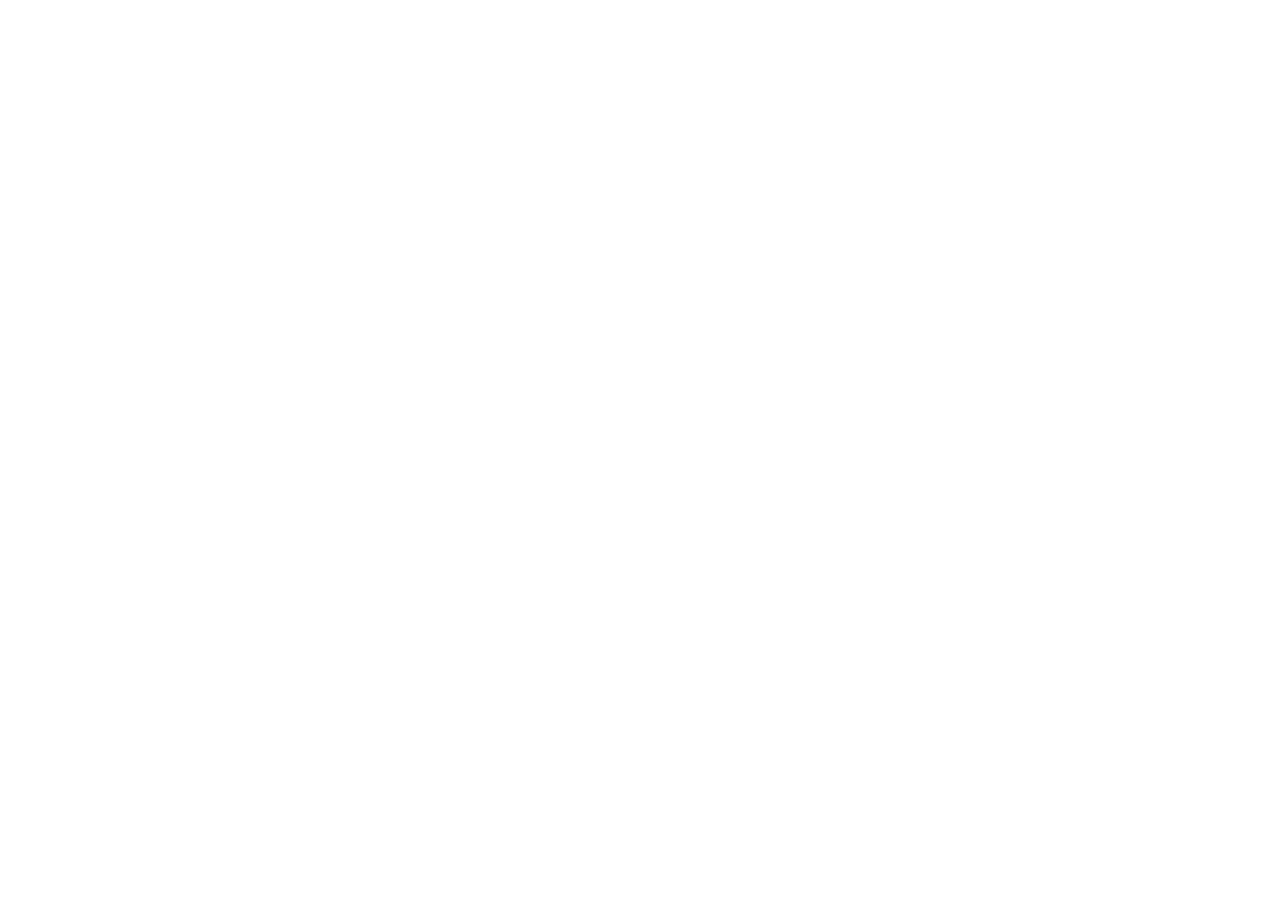
==== index.html @ 9d5bb09f "完成了登录和注册功能的开发" ====
<!DOCTYPE html>
<html lang="en">
<head>
    <meta charset="UTF-8">
    <meta http-equiv="X-UA-Compatible" content="IE=edge">
    <meta name="viewport" content="width=device-width, initial-scale=1.0">
    <title>Document</title>
</head>
<body>
    
</body>
</html>
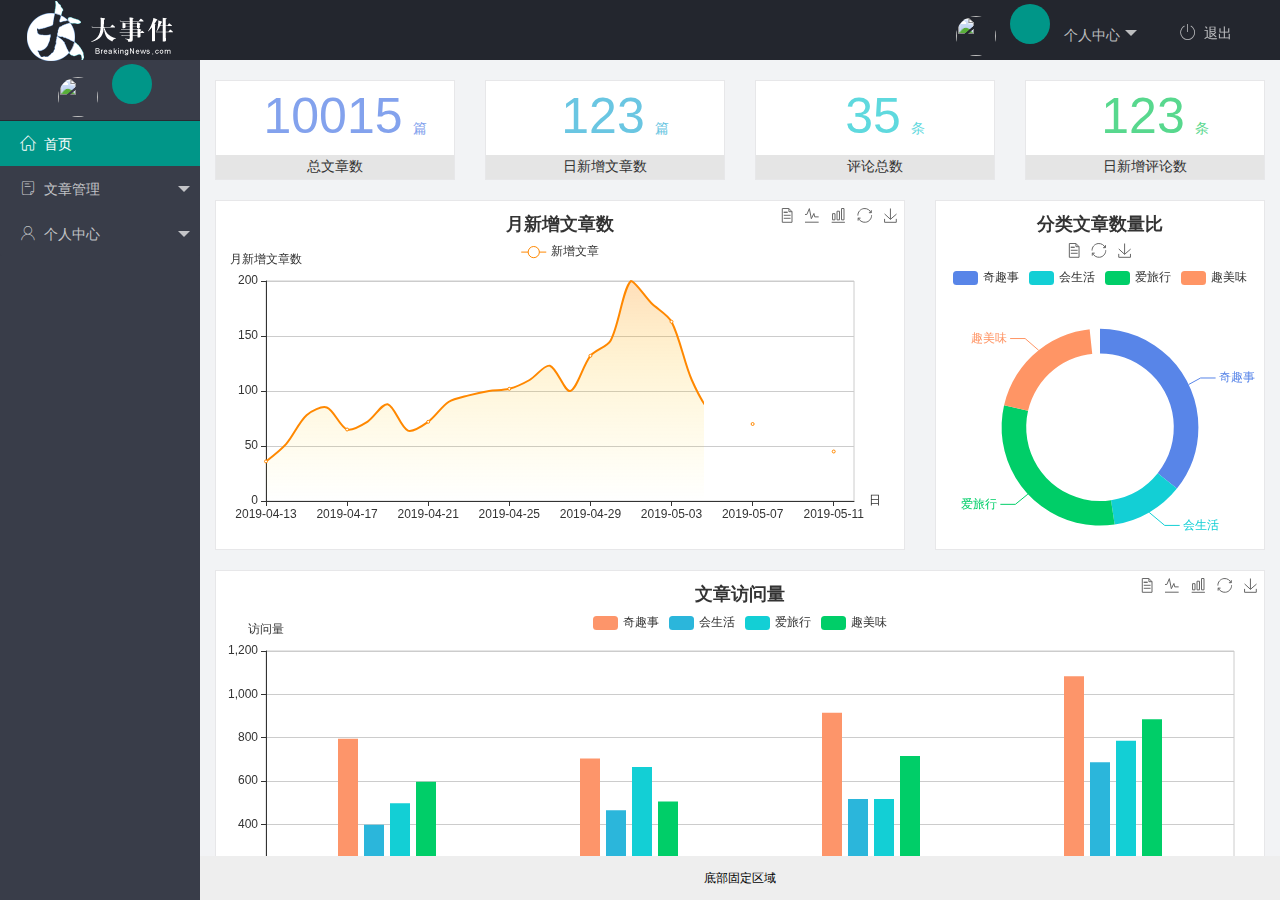
==== commit 1a89b565: "完成了主页功能的开发" ====
--- a/index.html
+++ b/index.html
@@ -1,12 +1,106 @@
 <!DOCTYPE html>
 <html lang="en">
+
 <head>
     <meta charset="UTF-8">
     <meta http-equiv="X-UA-Compatible" content="IE=edge">
     <meta name="viewport" content="width=device-width, initial-scale=1.0">
+    <link rel="stylesheet" href="/assets/lib/layui/css/layui.css">
+    <link rel="stylesheet" href="/assets/css/index.css">
+    <link rel="stylesheet" href="/assets/fonts/iconfont.css">
     <title>Document</title>
 </head>
+
 <body>
-    
+    <div class="layui-layout layui-layout-admin">
+        <div class="layui-header">
+            <div class="layui-logo layui-hide-xs ">
+                <img src="/assets/images/logo.png" alt="">
+            </div>
+            <!-- 头部区域（可配合layui 已有的水平导航） -->
+            <ul class="layui-nav layui-layout-left">
+                <!-- 移动端显示 -->
+                <li class="layui-nav-item layui-show-xs-inline-block layui-hide-sm" lay-header-event="menuLeft">
+                    <i class="layui-icon layui-icon-spread-left"></i>
+                </li>
+            </ul>
+            <ul class="layui-nav layui-layout-right">
+                <li class="layui-nav-item layui-hide layui-show-md-inline-block">
+                    <a href="javascript:;">
+                        <img src="//tva1.sinaimg.cn/crop.0.0.118.118.180/5db11ff4gw1e77d3nqrv8j203b03cweg.jpg"
+                            class="layui-nav-img">
+                        <span class="text-avatar"></span>
+                        个人中心
+                    </a>
+                    <dl class="layui-nav-child">
+                        <dd><a href="">基本资料</a></dd>
+                        <dd><a href="">更换头像</a></dd>
+                        <dd><a href="">重置密码</a></dd>
+                    </dl>
+                </li>
+                <li class="layui-nav-item" lay-header-event="menuRight" lay-unselect>
+                    <a href="javascript:;" id="btnLogout">
+                        <i class="layui-icon"><span class="iconfont icon-tuichu"></span>退出</i>
+                    </a>
+                </li>
+            </ul>
+        </div>
+
+        <div class="layui-side layui-bg-black">
+            <div class="layui-side-scroll">
+                <!-- 左侧头像区域 -->
+                <div class="userinfo">
+
+                    <img src="//tva1.sinaimg.cn/crop.0.0.118.118.180/5db11ff4gw1e77d3nqrv8j203b03cweg.jpg"
+                        class="layui-nav-img">
+                    <span class="text-avatar"></span>
+                    <span id="welcome"></span>
+                </div>
+                <!-- 左侧导航区域（可配合layui已有的垂直导航） -->
+                <ul class="layui-nav layui-nav-tree" lay-filter="test" lay-shrink="all">
+
+                    <li class="layui-nav-item layui-this"><a href="/home/dashboard.html" target="fm"><span
+                                class="iconfont icon-home"></span>首页</a></li>
+                    <li class="layui-nav-item">
+                        <a class="" href="javascript:;"><span class="iconfont icon-16"></span>文章管理</a>
+                        <dl class="layui-nav-child">
+                            <dd><a href="javascript:;">文章类别</a></dd>
+                            <dd><a href="javascript:;">文章列表</a></dd>
+                            <dd><a href="javascript:;">发布文章</a></dd>
+
+                        </dl>
+                    </li>
+                    <li class="layui-nav-item">
+                        <a href="javascript:;"><span class="iconfont icon-user"></span>个人中心</a>
+                        <dl class="layui-nav-child">
+                            <dd><a href="javascript:;">基本资料</a></dd>
+                            <dd><a href="javascript:;">更换头像</a></dd>
+                            <dd><a href="javascript:;">重置密码</a></dd>
+
+                        </dl>
+                    </li>
+                </ul>
+            </div>
+        </div>
+
+        <div class="layui-body">
+            <!-- 内容主体区域 -->
+            <iframe src="/home/dashboard.html" name="fm" frameborder="0"></iframe>
+        </div>
+
+        <div class="layui-footer">
+            <!-- 底部固定区域 -->
+            底部固定区域
+        </div>
+    </div>
+
+    <!-- 导入layui的js文件 -->
+    <script src="/assets/lib/layui/layui.all.js"></script>
+    <!-- 导入jquery -->
+    <script src="/assets/lib/jquery.js"></script>
+    <!-- 导入自己的js脚本 -->
+    <script src="/assets/js/baseAPI.js"></script>
+    <script src="/assets/js/index.js"></script>
 </body>
+
 </html>--- a/assets/lib/layui/css/layui.css
+++ b/assets/lib/layui/css/layui.css
@@ -0,0 +1,2 @@
+/** layui-v2.5.5 MIT License By https://www.layui.com */
+ .layui-inline,img{display:inline-block;vertical-align:middle}h1,h2,h3,h4,h5,h6{font-weight:400}.layui-edge,.layui-header,.layui-inline,.layui-main{position:relative}.layui-body,.layui-edge,.layui-elip{overflow:hidden}.layui-btn,.layui-edge,.layui-inline,img{vertical-align:middle}.layui-btn,.layui-disabled,.layui-icon,.layui-unselect{-moz-user-select:none;-webkit-user-select:none;-ms-user-select:none}.layui-elip,.layui-form-checkbox span,.layui-form-pane .layui-form-label{text-overflow:ellipsis;white-space:nowrap}.layui-breadcrumb,.layui-tree-btnGroup{visibility:hidden}blockquote,body,button,dd,div,dl,dt,form,h1,h2,h3,h4,h5,h6,input,li,ol,p,pre,td,textarea,th,ul{margin:0;padding:0;-webkit-tap-highlight-color:rgba(0,0,0,0)}a:active,a:hover{outline:0}img{border:none}li{list-style:none}table{border-collapse:collapse;border-spacing:0}h4,h5,h6{font-size:100%}button,input,optgroup,option,select,textarea{font-family:inherit;font-size:inherit;font-style:inherit;font-weight:inherit;outline:0}pre{white-space:pre-wrap;white-space:-moz-pre-wrap;white-space:-pre-wrap;white-space:-o-pre-wrap;word-wrap:break-word}body{line-height:24px;font:14px Helvetica Neue,Helvetica,PingFang SC,Tahoma,Arial,sans-serif}hr{height:1px;margin:10px 0;border:0;clear:both}a{color:#333;text-decoration:none}a:hover{color:#777}a cite{font-style:normal;*cursor:pointer}.layui-border-box,.layui-border-box *{box-sizing:border-box}.layui-box,.layui-box *{box-sizing:content-box}.layui-clear{clear:both;*zoom:1}.layui-clear:after{content:'\20';clear:both;*zoom:1;display:block;height:0}.layui-inline{*display:inline;*zoom:1}.layui-edge{display:inline-block;width:0;height:0;border-width:6px;border-style:dashed;border-color:transparent}.layui-edge-top{top:-4px;border-bottom-color:#999;border-bottom-style:solid}.layui-edge-right{border-left-color:#999;border-left-style:solid}.layui-edge-bottom{top:2px;border-top-color:#999;border-top-style:solid}.layui-edge-left{border-right-color:#999;border-right-style:solid}.layui-disabled,.layui-disabled:hover{color:#d2d2d2!important;cursor:not-allowed!important}.layui-circle{border-radius:100%}.layui-show{display:block!important}.layui-hide{display:none!important}@font-face{font-family:layui-icon;src:url(../font/iconfont.eot?v=250);src:url(../font/iconfont.eot?v=250#iefix) format('embedded-opentype'),url(../font/iconfont.woff2?v=250) format('woff2'),url(../font/iconfont.woff?v=250) format('woff'),url(../font/iconfont.ttf?v=250) format('truetype'),url(../font/iconfont.svg?v=250#layui-icon) format('svg')}.layui-icon{font-family:layui-icon!important;font-size:16px;font-style:normal;-webkit-font-smoothing:antialiased;-moz-osx-font-smoothing:grayscale}.layui-icon-reply-fill:before{content:"\e611"}.layui-icon-set-fill:before{content:"\e614"}.layui-icon-menu-fill:before{content:"\e60f"}.layui-icon-search:before{content:"\e615"}.layui-icon-share:before{content:"\e641"}.layui-icon-set-sm:before{content:"\e620"}.layui-icon-engine:before{content:"\e628"}.layui-icon-close:before{content:"\1006"}.layui-icon-close-fill:before{content:"\1007"}.layui-icon-chart-screen:before{content:"\e629"}.layui-icon-star:before{content:"\e600"}.layui-icon-circle-dot:before{content:"\e617"}.layui-icon-chat:before{content:"\e606"}.layui-icon-release:before{content:"\e609"}.layui-icon-list:before{content:"\e60a"}.layui-icon-chart:before{content:"\e62c"}.layui-icon-ok-circle:before{content:"\1005"}.layui-icon-layim-theme:before{content:"\e61b"}.layui-icon-table:before{content:"\e62d"}.layui-icon-right:before{content:"\e602"}.layui-icon-left:before{content:"\e603"}.layui-icon-cart-simple:before{content:"\e698"}.layui-icon-face-cry:before{content:"\e69c"}.layui-icon-face-smile:before{content:"\e6af"}.layui-icon-survey:before{content:"\e6b2"}.layui-icon-tree:before{content:"\e62e"}.layui-icon-upload-circle:before{content:"\e62f"}.layui-icon-add-circle:before{content:"\e61f"}.layui-icon-download-circle:before{content:"\e601"}.layui-icon-templeate-1:before{content:"\e630"}.layui-icon-util:before{content:"\e631"}.layui-icon-face-surprised:before{content:"\e664"}.layui-icon-edit:before{content:"\e642"}.layui-icon-speaker:before{content:"\e645"}.layui-icon-down:before{content:"\e61a"}.layui-icon-file:before{content:"\e621"}.layui-icon-layouts:before{content:"\e632"}.layui-icon-rate-half:before{content:"\e6c9"}.layui-icon-add-circle-fine:before{content:"\e608"}.layui-icon-prev-circle:before{content:"\e633"}.layui-icon-read:before{content:"\e705"}.layui-icon-404:before{content:"\e61c"}.layui-icon-carousel:before{content:"\e634"}.layui-icon-help:before{content:"\e607"}.layui-icon-code-circle:before{content:"\e635"}.layui-icon-water:before{content:"\e636"}.layui-icon-username:before{content:"\e66f"}.layui-icon-find-fill:before{content:"\e670"}.layui-icon-about:before{content:"\e60b"}.layui-icon-location:before{content:"\e715"}.layui-icon-up:before{content:"\e619"}.layui-icon-pause:before{content:"\e651"}.layui-icon-date:before{content:"\e637"}.layui-icon-layim-uploadfile:before{content:"\e61d"}.layui-icon-delete:before{content:"\e640"}.layui-icon-play:before{content:"\e652"}.layui-icon-top:before{content:"\e604"}.layui-icon-friends:before{content:"\e612"}.layui-icon-refresh-3:before{content:"\e9aa"}.layui-icon-ok:before{content:"\e605"}.layui-icon-layer:before{content:"\e638"}.layui-icon-face-smile-fine:before{content:"\e60c"}.layui-icon-dollar:before{content:"\e659"}.layui-icon-group:before{content:"\e613"}.layui-icon-layim-download:before{content:"\e61e"}.layui-icon-picture-fine:before{content:"\e60d"}.layui-icon-link:before{content:"\e64c"}.layui-icon-diamond:before{content:"\e735"}.layui-icon-log:before{content:"\e60e"}.layui-icon-rate-solid:before{content:"\e67a"}.layui-icon-fonts-del:before{content:"\e64f"}.layui-icon-unlink:before{content:"\e64d"}.layui-icon-fonts-clear:before{content:"\e639"}.layui-icon-triangle-r:before{content:"\e623"}.layui-icon-circle:before{content:"\e63f"}.layui-icon-radio:before{content:"\e643"}.layui-icon-align-center:before{content:"\e647"}.layui-icon-align-right:before{content:"\e648"}.layui-icon-align-left:before{content:"\e649"}.layui-icon-loading-1:before{content:"\e63e"}.layui-icon-return:before{content:"\e65c"}.layui-icon-fonts-strong:before{content:"\e62b"}.layui-icon-upload:before{content:"\e67c"}.layui-icon-dialogue:before{content:"\e63a"}.layui-icon-video:before{content:"\e6ed"}.layui-icon-headset:before{content:"\e6fc"}.layui-icon-cellphone-fine:before{content:"\e63b"}.layui-icon-add-1:before{content:"\e654"}.layui-icon-face-smile-b:before{content:"\e650"}.layui-icon-fonts-html:before{content:"\e64b"}.layui-icon-form:before{content:"\e63c"}.layui-icon-cart:before{content:"\e657"}.layui-icon-camera-fill:before{content:"\e65d"}.layui-icon-tabs:before{content:"\e62a"}.layui-icon-fonts-code:before{content:"\e64e"}.layui-icon-fire:before{content:"\e756"}.layui-icon-set:before{content:"\e716"}.layui-icon-fonts-u:before{content:"\e646"}.layui-icon-triangle-d:before{content:"\e625"}.layui-icon-tips:before{content:"\e702"}.layui-icon-picture:before{content:"\e64a"}.layui-icon-more-vertical:before{content:"\e671"}.layui-icon-flag:before{content:"\e66c"}.layui-icon-loading:before{content:"\e63d"}.layui-icon-fonts-i:before{content:"\e644"}.layui-icon-refresh-1:before{content:"\e666"}.layui-icon-rmb:before{content:"\e65e"}.layui-icon-home:before{content:"\e68e"}.layui-icon-user:before{content:"\e770"}.layui-icon-notice:before{content:"\e667"}.layui-icon-login-weibo:before{content:"\e675"}.layui-icon-voice:before{content:"\e688"}.layui-icon-upload-drag:before{content:"\e681"}.layui-icon-login-qq:before{content:"\e676"}.layui-icon-snowflake:before{content:"\e6b1"}.layui-icon-file-b:before{content:"\e655"}.layui-icon-template:before{content:"\e663"}.layui-icon-auz:before{content:"\e672"}.layui-icon-console:before{content:"\e665"}.layui-icon-app:before{content:"\e653"}.layui-icon-prev:before{content:"\e65a"}.layui-icon-website:before{content:"\e7ae"}.layui-icon-next:before{content:"\e65b"}.layui-icon-component:before{content:"\e857"}.layui-icon-more:before{content:"\e65f"}.layui-icon-login-wechat:before{content:"\e677"}.layui-icon-shrink-right:before{content:"\e668"}.layui-icon-spread-left:before{content:"\e66b"}.layui-icon-camera:before{content:"\e660"}.layui-icon-note:before{content:"\e66e"}.layui-icon-refresh:before{content:"\e669"}.layui-icon-female:before{content:"\e661"}.layui-icon-male:before{content:"\e662"}.layui-icon-password:before{content:"\e673"}.layui-icon-senior:before{content:"\e674"}.layui-icon-theme:before{content:"\e66a"}.layui-icon-tread:before{content:"\e6c5"}.layui-icon-praise:before{content:"\e6c6"}.layui-icon-star-fill:before{content:"\e658"}.layui-icon-rate:before{content:"\e67b"}.layui-icon-template-1:before{content:"\e656"}.layui-icon-vercode:before{content:"\e679"}.layui-icon-cellphone:before{content:"\e678"}.layui-icon-screen-full:before{content:"\e622"}.layui-icon-screen-restore:before{content:"\e758"}.layui-icon-cols:before{content:"\e610"}.layui-icon-export:before{content:"\e67d"}.layui-icon-print:before{content:"\e66d"}.layui-icon-slider:before{content:"\e714"}.layui-icon-addition:before{content:"\e624"}.layui-icon-subtraction:before{content:"\e67e"}.layui-icon-service:before{content:"\e626"}.layui-icon-transfer:before{content:"\e691"}.layui-main{width:1140px;margin:0 auto}.layui-header{z-index:1000;height:60px}.layui-header a:hover{transition:all .5s;-webkit-transition:all .5s}.layui-side{position:fixed;left:0;top:0;bottom:0;z-index:999;width:200px;overflow-x:hidden}.layui-side-scroll{position:relative;width:220px;height:100%;overflow-x:hidden}.layui-body{position:absolute;left:200px;right:0;top:0;bottom:0;z-index:998;width:auto;overflow-y:auto;box-sizing:border-box}.layui-layout-body{overflow:hidden}.layui-layout-admin .layui-header{background-color:#23262E}.layui-layout-admin .layui-side{top:60px;width:200px;overflow-x:hidden}.layui-layout-admin .layui-body{position:fixed;top:60px;bottom:44px}.layui-layout-admin .layui-main{width:auto;margin:0 15px}.layui-layout-admin .layui-footer{position:fixed;left:200px;right:0;bottom:0;height:44px;line-height:44px;padding:0 15px;background-color:#eee}.layui-layout-admin .layui-logo{position:absolute;left:0;top:0;width:200px;height:100%;line-height:60px;text-align:center;color:#009688;font-size:16px}.layui-layout-admin .layui-header .layui-nav{background:0 0}.layui-layout-left{position:absolute!important;left:200px;top:0}.layui-layout-right{position:absolute!important;right:0;top:0}.layui-container{position:relative;margin:0 auto;padding:0 15px;box-sizing:border-box}.layui-fluid{position:relative;margin:0 auto;padding:0 15px}.layui-row:after,.layui-row:before{content:'';display:block;clear:both}.layui-col-lg1,.layui-col-lg10,.layui-col-lg11,.layui-col-lg12,.layui-col-lg2,.layui-col-lg3,.layui-col-lg4,.layui-col-lg5,.layui-col-lg6,.layui-col-lg7,.layui-col-lg8,.layui-col-lg9,.layui-col-md1,.layui-col-md10,.layui-col-md11,.layui-col-md12,.layui-col-md2,.layui-col-md3,.layui-col-md4,.layui-col-md5,.layui-col-md6,.layui-col-md7,.layui-col-md8,.layui-col-md9,.layui-col-sm1,.layui-col-sm10,.layui-col-sm11,.layui-col-sm12,.layui-col-sm2,.layui-col-sm3,.layui-col-sm4,.layui-col-sm5,.layui-col-sm6,.layui-col-sm7,.layui-col-sm8,.layui-col-sm9,.layui-col-xs1,.layui-col-xs10,.layui-col-xs11,.layui-col-xs12,.layui-col-xs2,.layui-col-xs3,.layui-col-xs4,.layui-col-xs5,.layui-col-xs6,.layui-col-xs7,.layui-col-xs8,.layui-col-xs9{position:relative;display:block;box-sizing:border-box}.layui-col-xs1,.layui-col-xs10,.layui-col-xs11,.layui-col-xs12,.layui-col-xs2,.layui-col-xs3,.layui-col-xs4,.layui-col-xs5,.layui-col-xs6,.layui-col-xs7,.layui-col-xs8,.layui-col-xs9{float:left}.layui-col-xs1{width:8.33333333%}.layui-col-xs2{width:16.66666667%}.layui-col-xs3{width:25%}.layui-col-xs4{width:33.33333333%}.layui-col-xs5{width:41.66666667%}.layui-col-xs6{width:50%}.layui-col-xs7{width:58.33333333%}.layui-col-xs8{width:66.66666667%}.layui-col-xs9{width:75%}.layui-col-xs10{width:83.33333333%}.layui-col-xs11{width:91.66666667%}.layui-col-xs12{width:100%}.layui-col-xs-offset1{margin-left:8.33333333%}.layui-col-xs-offset2{margin-left:16.66666667%}.layui-col-xs-offset3{margin-left:25%}.layui-col-xs-offset4{margin-left:33.33333333%}.layui-col-xs-offset5{margin-left:41.66666667%}.layui-col-xs-offset6{margin-left:50%}.layui-col-xs-offset7{margin-left:58.33333333%}.layui-col-xs-offset8{margin-left:66.66666667%}.layui-col-xs-offset9{margin-left:75%}.layui-col-xs-offset10{margin-left:83.33333333%}.layui-col-xs-offset11{margin-left:91.66666667%}.layui-col-xs-offset12{margin-left:100%}@media screen and (max-width:768px){.layui-hide-xs{display:none!important}.layui-show-xs-block{display:block!important}.layui-show-xs-inline{display:inline!important}.layui-show-xs-inline-block{display:inline-block!important}}@media screen and (min-width:768px){.layui-container{width:750px}.layui-hide-sm{display:none!important}.layui-show-sm-block{display:block!important}.layui-show-sm-inline{display:inline!important}.layui-show-sm-inline-block{display:inline-block!important}.layui-col-sm1,.layui-col-sm10,.layui-col-sm11,.layui-col-sm12,.layui-col-sm2,.layui-col-sm3,.layui-col-sm4,.layui-col-sm5,.layui-col-sm6,.layui-col-sm7,.layui-col-sm8,.layui-col-sm9{float:left}.layui-col-sm1{width:8.33333333%}.layui-col-sm2{width:16.66666667%}.layui-col-sm3{width:25%}.layui-col-sm4{width:33.33333333%}.layui-col-sm5{width:41.66666667%}.layui-col-sm6{width:50%}.layui-col-sm7{width:58.33333333%}.layui-col-sm8{width:66.66666667%}.layui-col-sm9{width:75%}.layui-col-sm10{width:83.33333333%}.layui-col-sm11{width:91.66666667%}.layui-col-sm12{width:100%}.layui-col-sm-offset1{margin-left:8.33333333%}.layui-col-sm-offset2{margin-left:16.66666667%}.layui-col-sm-offset3{margin-left:25%}.layui-col-sm-offset4{margin-left:33.33333333%}.layui-col-sm-offset5{margin-left:41.66666667%}.layui-col-sm-offset6{margin-left:50%}.layui-col-sm-offset7{margin-left:58.33333333%}.layui-col-sm-offset8{margin-left:66.66666667%}.layui-col-sm-offset9{margin-left:75%}.layui-col-sm-offset10{margin-left:83.33333333%}.layui-col-sm-offset11{margin-left:91.66666667%}.layui-col-sm-offset12{margin-left:100%}}@media screen and (min-width:992px){.layui-container{width:970px}.layui-hide-md{display:none!important}.layui-show-md-block{display:block!important}.layui-show-md-inline{display:inline!important}.layui-show-md-inline-block{display:inline-block!important}.layui-col-md1,.layui-col-md10,.layui-col-md11,.layui-col-md12,.layui-col-md2,.layui-col-md3,.layui-col-md4,.layui-col-md5,.layui-col-md6,.layui-col-md7,.layui-col-md8,.layui-col-md9{float:left}.layui-col-md1{width:8.33333333%}.layui-col-md2{width:16.66666667%}.layui-col-md3{width:25%}.layui-col-md4{width:33.33333333%}.layui-col-md5{width:41.66666667%}.layui-col-md6{width:50%}.layui-col-md7{width:58.33333333%}.layui-col-md8{width:66.66666667%}.layui-col-md9{width:75%}.layui-col-md10{width:83.33333333%}.layui-col-md11{width:91.66666667%}.layui-col-md12{width:100%}.layui-col-md-offset1{margin-left:8.33333333%}.layui-col-md-offset2{margin-left:16.66666667%}.layui-col-md-offset3{margin-left:25%}.layui-col-md-offset4{margin-left:33.33333333%}.layui-col-md-offset5{margin-left:41.66666667%}.layui-col-md-offset6{margin-left:50%}.layui-col-md-offset7{margin-left:58.33333333%}.layui-col-md-offset8{margin-left:66.66666667%}.layui-col-md-offset9{margin-left:75%}.layui-col-md-offset10{margin-left:83.33333333%}.layui-col-md-offset11{margin-left:91.66666667%}.layui-col-md-offset12{margin-left:100%}}@media screen and (min-width:1200px){.layui-container{width:1170px}.layui-hide-lg{display:none!important}.layui-show-lg-block{display:block!important}.layui-show-lg-inline{display:inline!important}.layui-show-lg-inline-block{display:inline-block!important}.layui-col-lg1,.layui-col-lg10,.layui-col-lg11,.layui-col-lg12,.layui-col-lg2,.layui-col-lg3,.layui-col-lg4,.layui-col-lg5,.layui-col-lg6,.layui-col-lg7,.layui-col-lg8,.layui-col-lg9{float:left}.layui-col-lg1{width:8.33333333%}.layui-col-lg2{width:16.66666667%}.layui-col-lg3{width:25%}.layui-col-lg4{width:33.33333333%}.layui-col-lg5{width:41.66666667%}.layui-col-lg6{width:50%}.layui-col-lg7{width:58.33333333%}.layui-col-lg8{width:66.66666667%}.layui-col-lg9{width:75%}.layui-col-lg10{width:83.33333333%}.layui-col-lg11{width:91.66666667%}.layui-col-lg12{width:100%}.layui-col-lg-offset1{margin-left:8.33333333%}.layui-col-lg-offset2{margin-left:16.66666667%}.layui-col-lg-offset3{margin-left:25%}.layui-col-lg-offset4{margin-left:33.33333333%}.layui-col-lg-offset5{margin-left:41.66666667%}.layui-col-lg-offset6{margin-left:50%}.layui-col-lg-offset7{margin-left:58.33333333%}.layui-col-lg-offset8{margin-left:66.66666667%}.layui-col-lg-offset9{margin-left:75%}.layui-col-lg-offset10{margin-left:83.33333333%}.layui-col-lg-offset11{margin-left:91.66666667%}.layui-col-lg-offset12{margin-left:100%}}.layui-col-space1{margin:-.5px}.layui-col-space1>*{padding:.5px}.layui-col-space3{margin:-1.5px}.layui-col-space3>*{padding:1.5px}.layui-col-space5{margin:-2.5px}.layui-col-space5>*{padding:2.5px}.layui-col-space8{margin:-3.5px}.layui-col-space8>*{padding:3.5px}.layui-col-space10{margin:-5px}.layui-col-space10>*{padding:5px}.layui-col-space12{margin:-6px}.layui-col-space12>*{padding:6px}.layui-col-space15{margin:-7.5px}.layui-col-space15>*{padding:7.5px}.layui-col-space18{margin:-9px}.layui-col-space18>*{padding:9px}.layui-col-space20{margin:-10px}.layui-col-space20>*{padding:10px}.layui-col-space22{margin:-11px}.layui-col-space22>*{padding:11px}.layui-col-space25{margin:-12.5px}.layui-col-space25>*{padding:12.5px}.layui-col-space30{margin:-15px}.layui-col-space30>*{padding:15px}.layui-btn,.layui-input,.layui-select,.layui-textarea,.layui-upload-button{outline:0;-webkit-appearance:none;transition:all .3s;-webkit-transition:all .3s;box-sizing:border-box}.layui-elem-quote{margin-bottom:10px;padding:15px;line-height:22px;border-left:5px solid #009688;border-radius:0 2px 2px 0;background-color:#f2f2f2}.layui-quote-nm{border-style:solid;border-width:1px 1px 1px 5px;background:0 0}.layui-elem-field{margin-bottom:10px;padding:0;border-width:1px;border-style:solid}.layui-elem-field legend{margin-left:20px;padding:0 10px;font-size:20px;font-weight:300}.layui-field-title{margin:10px 0 20px;border-width:1px 0 0}.layui-field-box{padding:10px 15px}.layui-field-title .layui-field-box{padding:10px 0}.layui-progress{position:relative;height:6px;border-radius:20px;background-color:#e2e2e2}.layui-progress-bar{position:absolute;left:0;top:0;width:0;max-width:100%;height:6px;border-radius:20px;text-align:right;background-color:#5FB878;transition:all .3s;-webkit-transition:all .3s}.layui-progress-big,.layui-progress-big .layui-progress-bar{height:18px;line-height:18px}.layui-progress-text{position:relative;top:-20px;line-height:18px;font-size:12px;color:#666}.layui-progress-big .layui-progress-text{position:static;padding:0 10px;color:#fff}.layui-collapse{border-width:1px;border-style:solid;border-radius:2px}.layui-colla-content,.layui-colla-item{border-top-width:1px;border-top-style:solid}.layui-colla-item:first-child{border-top:none}.layui-colla-title{position:relative;height:42px;line-height:42px;padding:0 15px 0 35px;color:#333;background-color:#f2f2f2;cursor:pointer;font-size:14px;overflow:hidden}.layui-colla-content{display:none;padding:10px 15px;line-height:22px;color:#666}.layui-colla-icon{position:absolute;left:15px;top:0;font-size:14px}.layui-card{margin-bottom:15px;border-radius:2px;background-color:#fff;box-shadow:0 1px 2px 0 rgba(0,0,0,.05)}.layui-card:last-child{margin-bottom:0}.layui-card-header{position:relative;height:42px;line-height:42px;padding:0 15px;border-bottom:1px solid #f6f6f6;color:#333;border-radius:2px 2px 0 0;font-size:14px}.layui-bg-black,.layui-bg-blue,.layui-bg-cyan,.layui-bg-green,.layui-bg-orange,.layui-bg-red{color:#fff!important}.layui-card-body{position:relative;padding:10px 15px;line-height:24px}.layui-card-body[pad15]{padding:15px}.layui-card-body[pad20]{padding:20px}.layui-card-body .layui-table{margin:5px 0}.layui-card .layui-tab{margin:0}.layui-panel-window{position:relative;padding:15px;border-radius:0;border-top:5px solid #E6E6E6;background-color:#fff}.layui-auxiliar-moving{position:fixed;left:0;right:0;top:0;bottom:0;width:100%;height:100%;background:0 0;z-index:9999999999}.layui-form-label,.layui-form-mid,.layui-form-select,.layui-input-block,.layui-input-inline,.layui-textarea{position:relative}.layui-bg-red{background-color:#FF5722!important}.layui-bg-orange{background-color:#FFB800!important}.layui-bg-green{background-color:#009688!important}.layui-bg-cyan{background-color:#2F4056!important}.layui-bg-blue{background-color:#1E9FFF!important}.layui-bg-black{background-color:#393D49!important}.layui-bg-gray{background-color:#eee!important;color:#666!important}.layui-badge-rim,.layui-colla-content,.layui-colla-item,.layui-collapse,.layui-elem-field,.layui-form-pane .layui-form-item[pane],.layui-form-pane .layui-form-label,.layui-input,.layui-layedit,.layui-layedit-tool,.layui-quote-nm,.layui-select,.layui-tab-bar,.layui-tab-card,.layui-tab-title,.layui-tab-title .layui-this:after,.layui-textarea{border-color:#e6e6e6}.layui-timeline-item:before,hr{background-color:#e6e6e6}.layui-text{line-height:22px;font-size:14px;color:#666}.layui-text h1,.layui-text h2,.layui-text h3{font-weight:500;color:#333}.layui-text h1{font-size:30px}.layui-text h2{font-size:24px}.layui-text h3{font-size:18px}.layui-text a:not(.layui-btn){color:#01AAED}.layui-text a:not(.layui-btn):hover{text-decoration:underline}.layui-text ul{padding:5px 0 5px 15px}.layui-text ul li{margin-top:5px;list-style-type:disc}.layui-text em,.layui-word-aux{color:#999!important;padding:0 5px!important}.layui-btn{display:inline-block;height:38px;line-height:38px;padding:0 18px;background-color:#009688;color:#fff;white-space:nowrap;text-align:center;font-size:14px;border:none;border-radius:2px;cursor:pointer}.layui-btn:hover{opacity:.8;filter:alpha(opacity=80);color:#fff}.layui-btn:active{opacity:1;filter:alpha(opacity=100)}.layui-btn+.layui-btn{margin-left:10px}.layui-btn-container{font-size:0}.layui-btn-container .layui-btn{margin-right:10px;margin-bottom:10px}.layui-btn-container .layui-btn+.layui-btn{margin-left:0}.layui-table .layui-btn-container .layui-btn{margin-bottom:9px}.layui-btn-radius{border-radius:100px}.layui-btn .layui-icon{margin-right:3px;font-size:18px;vertical-align:bottom;vertical-align:middle\9}.layui-btn-primary{border:1px solid #C9C9C9;background-color:#fff;color:#555}.layui-btn-primary:hover{border-color:#009688;color:#333}.layui-btn-normal{background-color:#1E9FFF}.layui-btn-warm{background-color:#FFB800}.layui-btn-danger{background-color:#FF5722}.layui-btn-checked{background-color:#5FB878}.layui-btn-disabled,.layui-btn-disabled:active,.layui-btn-disabled:hover{border:1px solid #e6e6e6;background-color:#FBFBFB;color:#C9C9C9;cursor:not-allowed;opacity:1}.layui-btn-lg{height:44px;line-height:44px;padding:0 25px;font-size:16px}.layui-btn-sm{height:30px;line-height:30px;padding:0 10px;font-size:12px}.layui-btn-sm i{font-size:16px!important}.layui-btn-xs{height:22px;line-height:22px;padding:0 5px;font-size:12px}.layui-btn-xs i{font-size:14px!important}.layui-btn-group{display:inline-block;vertical-align:middle;font-size:0}.layui-btn-group .layui-btn{margin-left:0!important;margin-right:0!important;border-left:1px solid rgba(255,255,255,.5);border-radius:0}.layui-btn-group .layui-btn-primary{border-left:none}.layui-btn-group .layui-btn-primary:hover{border-color:#C9C9C9;color:#009688}.layui-btn-group .layui-btn:first-child{border-left:none;border-radius:2px 0 0 2px}.layui-btn-group .layui-btn-primary:first-child{border-left:1px solid #c9c9c9}.layui-btn-group .layui-btn:last-child{border-radius:0 2px 2px 0}.layui-btn-group .layui-btn+.layui-btn{margin-left:0}.layui-btn-group+.layui-btn-group{margin-left:10px}.layui-btn-fluid{width:100%}.layui-input,.layui-select,.layui-textarea{height:38px;line-height:1.3;line-height:38px\9;border-width:1px;border-style:solid;background-color:#fff;border-radius:2px}.layui-input::-webkit-input-placeholder,.layui-select::-webkit-input-placeholder,.layui-textarea::-webkit-input-placeholder{line-height:1.3}.layui-input,.layui-textarea{display:block;width:100%;padding-left:10px}.layui-input:hover,.layui-textarea:hover{border-color:#D2D2D2!important}.layui-input:focus,.layui-textarea:focus{border-color:#C9C9C9!important}.layui-textarea{min-height:100px;height:auto;line-height:20px;padding:6px 10px;resize:vertical}.layui-select{padding:0 10px}.layui-form input[type=checkbox],.layui-form input[type=radio],.layui-form select{display:none}.layui-form [lay-ignore]{display:initial}.layui-form-item{margin-bottom:15px;clear:both;*zoom:1}.layui-form-item:after{content:'\20';clear:both;*zoom:1;display:block;height:0}.layui-form-label{float:left;display:block;padding:9px 15px;width:80px;font-weight:400;line-height:20px;text-align:right}.layui-form-label-col{display:block;float:none;padding:9px 0;line-height:20px;text-align:left}.layui-form-item .layui-inline{margin-bottom:5px;margin-right:10px}.layui-input-block{margin-left:110px;min-height:36px}.layui-input-inline{display:inline-block;vertical-align:middle}.layui-form-item .layui-input-inline{float:left;width:190px;margin-right:10px}.layui-form-text .layui-input-inline{width:auto}.layui-form-mid{float:left;display:block;padding:9px 0!important;line-height:20px;margin-right:10px}.layui-form-danger+.layui-form-select .layui-input,.layui-form-danger:focus{border-color:#FF5722!important}.layui-form-select .layui-input{padding-right:30px;cursor:pointer}.layui-form-select .layui-edge{position:absolute;right:10px;top:50%;margin-top:-3px;cursor:pointer;border-width:6px;border-top-color:#c2c2c2;border-top-style:solid;transition:all .3s;-webkit-transition:all .3s}.layui-form-select dl{display:none;position:absolute;left:0;top:42px;padding:5px 0;z-index:899;min-width:100%;border:1px solid #d2d2d2;max-height:300px;overflow-y:auto;background-color:#fff;border-radius:2px;box-shadow:0 2px 4px rgba(0,0,0,.12);box-sizing:border-box}.layui-form-select dl dd,.layui-form-select dl dt{padding:0 10px;line-height:36px;white-space:nowrap;overflow:hidden;text-overflow:ellipsis}.layui-form-select dl dt{font-size:12px;color:#999}.layui-form-select dl dd{cursor:pointer}.layui-form-select dl dd:hover{background-color:#f2f2f2;-webkit-transition:.5s all;transition:.5s all}.layui-form-select .layui-select-group dd{padding-left:20px}.layui-form-select dl dd.layui-select-tips{padding-left:10px!important;color:#999}.layui-form-select dl dd.layui-this{background-color:#5FB878;color:#fff}.layui-form-checkbox,.layui-form-select dl dd.layui-disabled{background-color:#fff}.layui-form-selected dl{display:block}.layui-form-checkbox,.layui-form-checkbox *,.layui-form-switch{display:inline-block;vertical-align:middle}.layui-form-selected .layui-edge{margin-top:-9px;-webkit-transform:rotate(180deg);transform:rotate(180deg);margin-top:-3px\9}:root .layui-form-selected .layui-edge{margin-top:-9px\0/IE9}.layui-form-selectup dl{top:auto;bottom:42px}.layui-select-none{margin:5px 0;text-align:center;color:#999}.layui-select-disabled .layui-disabled{border-color:#eee!important}.layui-select-disabled .layui-edge{border-top-color:#d2d2d2}.layui-form-checkbox{position:relative;height:30px;line-height:30px;margin-right:10px;padding-right:30px;cursor:pointer;font-size:0;-webkit-transition:.1s linear;transition:.1s linear;box-sizing:border-box}.layui-form-checkbox span{padding:0 10px;height:100%;font-size:14px;border-radius:2px 0 0 2px;background-color:#d2d2d2;color:#fff;overflow:hidden}.layui-form-checkbox:hover span{background-color:#c2c2c2}.layui-form-checkbox i{position:absolute;right:0;top:0;width:30px;height:28px;border:1px solid #d2d2d2;border-left:none;border-radius:0 2px 2px 0;color:#fff;font-size:20px;text-align:center}.layui-form-checkbox:hover i{border-color:#c2c2c2;color:#c2c2c2}.layui-form-checked,.layui-form-checked:hover{border-color:#5FB878}.layui-form-checked span,.layui-form-checked:hover span{background-color:#5FB878}.layui-form-checked i,.layui-form-checked:hover i{color:#5FB878}.layui-form-item .layui-form-checkbox{margin-top:4px}.layui-form-checkbox[lay-skin=primary]{height:auto!important;line-height:normal!important;min-width:18px;min-height:18px;border:none!important;margin-right:0;padding-left:28px;padding-right:0;background:0 0}.layui-form-checkbox[lay-skin=primary] span{padding-left:0;padding-right:15px;line-height:18px;background:0 0;color:#666}.layui-form-checkbox[lay-skin=primary] i{right:auto;left:0;width:16px;height:16px;line-height:16px;border:1px solid #d2d2d2;font-size:12px;border-radius:2px;background-color:#fff;-webkit-transition:.1s linear;transition:.1s linear}.layui-form-checkbox[lay-skin=primary]:hover i{border-color:#5FB878;color:#fff}.layui-form-checked[lay-skin=primary] i{border-color:#5FB878!important;background-color:#5FB878;color:#fff}.layui-checkbox-disbaled[lay-skin=primary] span{background:0 0!important;color:#c2c2c2}.layui-checkbox-disbaled[lay-skin=primary]:hover i{border-color:#d2d2d2}.layui-form-item .layui-form-checkbox[lay-skin=primary]{margin-top:10px}.layui-form-switch{position:relative;height:22px;line-height:22px;min-width:35px;padding:0 5px;margin-top:8px;border:1px solid #d2d2d2;border-radius:20px;cursor:pointer;background-color:#fff;-webkit-transition:.1s linear;transition:.1s linear}.layui-form-switch i{position:absolute;left:5px;top:3px;width:16px;height:16px;border-radius:20px;background-color:#d2d2d2;-webkit-transition:.1s linear;transition:.1s linear}.layui-form-switch em{position:relative;top:0;width:25px;margin-left:21px;padding:0!important;text-align:center!important;color:#999!important;font-style:normal!important;font-size:12px}.layui-form-onswitch{border-color:#5FB878;background-color:#5FB878}.layui-checkbox-disbaled,.layui-checkbox-disbaled i{border-color:#e2e2e2!important}.layui-form-onswitch i{left:100%;margin-left:-21px;background-color:#fff}.layui-form-onswitch em{margin-left:5px;margin-right:21px;color:#fff!important}.layui-checkbox-disbaled span{background-color:#e2e2e2!important}.layui-checkbox-disbaled:hover i{color:#fff!important}[lay-radio]{display:none}.layui-form-radio,.layui-form-radio *{display:inline-block;vertical-align:middle}.layui-form-radio{line-height:28px;margin:6px 10px 0 0;padding-right:10px;cursor:pointer;font-size:0}.layui-form-radio *{font-size:14px}.layui-form-radio>i{margin-right:8px;font-size:22px;color:#c2c2c2}.layui-form-radio>i:hover,.layui-form-radioed>i{color:#5FB878}.layui-radio-disbaled>i{color:#e2e2e2!important}.layui-form-pane .layui-form-label{width:110px;padding:8px 15px;height:38px;line-height:20px;border-width:1px;border-style:solid;border-radius:2px 0 0 2px;text-align:center;background-color:#FBFBFB;overflow:hidden;box-sizing:border-box}.layui-form-pane .layui-input-inline{margin-left:-1px}.layui-form-pane .layui-input-block{margin-left:110px;left:-1px}.layui-form-pane .layui-input{border-radius:0 2px 2px 0}.layui-form-pane .layui-form-text .layui-form-label{float:none;width:100%;border-radius:2px;box-sizing:border-box;text-align:left}.layui-form-pane .layui-form-text .layui-input-inline{display:block;margin:0;top:-1px;clear:both}.layui-form-pane .layui-form-text .layui-input-block{margin:0;left:0;top:-1px}.layui-form-pane .layui-form-text .layui-textarea{min-height:100px;border-radius:0 0 2px 2px}.layui-form-pane .layui-form-checkbox{margin:4px 0 4px 10px}.layui-form-pane .layui-form-radio,.layui-form-pane .layui-form-switch{margin-top:6px;margin-left:10px}.layui-form-pane .layui-form-item[pane]{position:relative;border-width:1px;border-style:solid}.layui-form-pane .layui-form-item[pane] .layui-form-label{position:absolute;left:0;top:0;height:100%;border-width:0 1px 0 0}.layui-form-pane .layui-form-item[pane] .layui-input-inline{margin-left:110px}@media screen and (max-width:450px){.layui-form-item .layui-form-label{text-overflow:ellipsis;overflow:hidden;white-space:nowrap}.layui-form-item .layui-inline{display:block;margin-right:0;margin-bottom:20px;clear:both}.layui-form-item .layui-inline:after{content:'\20';clear:both;display:block;height:0}.layui-form-item .layui-input-inline{display:block;float:none;left:-3px;width:auto;margin:0 0 10px 112px}.layui-form-item .layui-input-inline+.layui-form-mid{margin-left:110px;top:-5px;padding:0}.layui-form-item .layui-form-checkbox{margin-right:5px;margin-bottom:5px}}.layui-layedit{border-width:1px;border-style:solid;border-radius:2px}.layui-layedit-tool{padding:3px 5px;border-bottom-width:1px;border-bottom-style:solid;font-size:0}.layedit-tool-fixed{position:fixed;top:0;border-top:1px solid #e2e2e2}.layui-layedit-tool .layedit-tool-mid,.layui-layedit-tool .layui-icon{display:inline-block;vertical-align:middle;text-align:center;font-size:14px}.layui-layedit-tool .layui-icon{position:relative;width:32px;height:30px;line-height:30px;margin:3px 5px;color:#777;cursor:pointer;border-radius:2px}.layui-layedit-tool .layui-icon:hover{color:#393D49}.layui-layedit-tool .layui-icon:active{color:#000}.layui-layedit-tool .layedit-tool-active{background-color:#e2e2e2;color:#000}.layui-layedit-tool .layui-disabled,.layui-layedit-tool .layui-disabled:hover{color:#d2d2d2;cursor:not-allowed}.layui-layedit-tool .layedit-tool-mid{width:1px;height:18px;margin:0 10px;background-color:#d2d2d2}.layedit-tool-html{width:50px!important;font-size:30px!important}.layedit-tool-b,.layedit-tool-code,.layedit-tool-help{font-size:16px!important}.layedit-tool-d,.layedit-tool-face,.layedit-tool-image,.layedit-tool-unlink{font-size:18px!important}.layedit-tool-image input{position:absolute;font-size:0;left:0;top:0;width:100%;height:100%;opacity:.01;filter:Alpha(opacity=1);cursor:pointer}.layui-layedit-iframe iframe{display:block;width:100%}#LAY_layedit_code{overflow:hidden}.layui-laypage{display:inline-block;*display:inline;*zoom:1;vertical-align:middle;margin:10px 0;font-size:0}.layui-laypage>a:first-child,.layui-laypage>a:first-child em{border-radius:2px 0 0 2px}.layui-laypage>a:last-child,.layui-laypage>a:last-child em{border-radius:0 2px 2px 0}.layui-laypage>:first-child{margin-left:0!important}.layui-laypage>:last-child{margin-right:0!important}.layui-laypage a,.layui-laypage button,.layui-laypage input,.layui-laypage select,.layui-laypage span{border:1px solid #e2e2e2}.layui-laypage a,.layui-laypage span{display:inline-block;*display:inline;*zoom:1;vertical-align:middle;padding:0 15px;height:28px;line-height:28px;margin:0 -1px 5px 0;background-color:#fff;color:#333;font-size:12px}.layui-flow-more a *,.layui-laypage input,.layui-table-view select[lay-ignore]{display:inline-block}.layui-laypage a:hover{color:#009688}.layui-laypage em{font-style:normal}.layui-laypage .layui-laypage-spr{color:#999;font-weight:700}.layui-laypage a{text-decoration:none}.layui-laypage .layui-laypage-curr{position:relative}.layui-laypage .layui-laypage-curr em{position:relative;color:#fff}.layui-laypage .layui-laypage-curr .layui-laypage-em{position:absolute;left:-1px;top:-1px;padding:1px;width:100%;height:100%;background-color:#009688}.layui-laypage-em{border-radius:2px}.layui-laypage-next em,.layui-laypage-prev em{font-family:Sim sun;font-size:16px}.layui-laypage .layui-laypage-count,.layui-laypage .layui-laypage-limits,.layui-laypage .layui-laypage-refresh,.layui-laypage .layui-laypage-skip{margin-left:10px;margin-right:10px;padding:0;border:none}.layui-laypage .layui-laypage-limits,.layui-laypage .layui-laypage-refresh{vertical-align:top}.layui-laypage .layui-laypage-refresh i{font-size:18px;cursor:pointer}.layui-laypage select{height:22px;padding:3px;border-radius:2px;cursor:pointer}.layui-laypage .layui-laypage-skip{height:30px;line-height:30px;color:#999}.layui-laypage button,.layui-laypage input{height:30px;line-height:30px;border-radius:2px;vertical-align:top;background-color:#fff;box-sizing:border-box}.layui-laypage input{width:40px;margin:0 10px;padding:0 3px;text-align:center}.layui-laypage input:focus,.layui-laypage select:focus{border-color:#009688!important}.layui-laypage button{margin-left:10px;padding:0 10px;cursor:pointer}.layui-table,.layui-table-view{margin:10px 0}.layui-flow-more{margin:10px 0;text-align:center;color:#999;font-size:14px}.layui-flow-more a{height:32px;line-height:32px}.layui-flow-more a *{vertical-align:top}.layui-flow-more a cite{padding:0 20px;border-radius:3px;background-color:#eee;color:#333;font-style:normal}.layui-flow-more a cite:hover{opacity:.8}.layui-flow-more a i{font-size:30px;color:#737383}.layui-table{width:100%;background-color:#fff;color:#666}.layui-table tr{transition:all .3s;-webkit-transition:all .3s}.layui-table th{text-align:left;font-weight:400}.layui-table tbody tr:hover,.layui-table thead tr,.layui-table-click,.layui-table-header,.layui-table-hover,.layui-table-mend,.layui-table-patch,.layui-table-tool,.layui-table-total,.layui-table-total tr,.layui-table[lay-even] tr:nth-child(even){background-color:#f2f2f2}.layui-table td,.layui-table th,.layui-table-col-set,.layui-table-fixed-r,.layui-table-grid-down,.layui-table-header,.layui-table-page,.layui-table-tips-main,.layui-table-tool,.layui-table-total,.layui-table-view,.layui-table[lay-skin=line],.layui-table[lay-skin=row]{border-width:1px;border-style:solid;border-color:#e6e6e6}.layui-table td,.layui-table th{position:relative;padding:9px 15px;min-height:20px;line-height:20px;font-size:14px}.layui-table[lay-skin=line] td,.layui-table[lay-skin=line] th{border-width:0 0 1px}.layui-table[lay-skin=row] td,.layui-table[lay-skin=row] th{border-width:0 1px 0 0}.layui-table[lay-skin=nob] td,.layui-table[lay-skin=nob] th{border:none}.layui-table img{max-width:100px}.layui-table[lay-size=lg] td,.layui-table[lay-size=lg] th{padding:15px 30px}.layui-table-view .layui-table[lay-size=lg] .layui-table-cell{height:40px;line-height:40px}.layui-table[lay-size=sm] td,.layui-table[lay-size=sm] th{font-size:12px;padding:5px 10px}.layui-table-view .layui-table[lay-size=sm] .layui-table-cell{height:20px;line-height:20px}.layui-table[lay-data]{display:none}.layui-table-box{position:relative;overflow:hidden}.layui-table-view .layui-table{position:relative;width:auto;margin:0}.layui-table-view .layui-table[lay-skin=line]{border-width:0 1px 0 0}.layui-table-view .layui-table[lay-skin=row]{border-width:0 0 1px}.layui-table-view .layui-table td,.layui-table-view .layui-table th{padding:5px 0;border-top:none;border-left:none}.layui-table-view .layui-table th.layui-unselect .layui-table-cell span{cursor:pointer}.layui-table-view .layui-table td{cursor:default}.layui-table-view .layui-table td[data-edit=text]{cursor:text}.layui-table-view .layui-form-checkbox[lay-skin=primary] i{width:18px;height:18px}.layui-table-view .layui-form-radio{line-height:0;padding:0}.layui-table-view .layui-form-radio>i{margin:0;font-size:20px}.layui-table-init{position:absolute;left:0;top:0;width:100%;height:100%;text-align:center;z-index:110}.layui-table-init .layui-icon{position:absolute;left:50%;top:50%;margin:-15px 0 0 -15px;font-size:30px;color:#c2c2c2}.layui-table-header{border-width:0 0 1px;overflow:hidden}.layui-table-header .layui-table{margin-bottom:-1px}.layui-table-tool .layui-inline[lay-event]{position:relative;width:26px;height:26px;padding:5px;line-height:16px;margin-right:10px;text-align:center;color:#333;border:1px solid #ccc;cursor:pointer;-webkit-transition:.5s all;transition:.5s all}.layui-table-tool .layui-inline[lay-event]:hover{border:1px solid #999}.layui-table-tool-temp{padding-right:120px}.layui-table-tool-self{position:absolute;right:17px;top:10px}.layui-table-tool .layui-table-tool-self .layui-inline[lay-event]{margin:0 0 0 10px}.layui-table-tool-panel{position:absolute;top:29px;left:-1px;padding:5px 0;min-width:150px;min-height:40px;border:1px solid #d2d2d2;text-align:left;overflow-y:auto;background-color:#fff;box-shadow:0 2px 4px rgba(0,0,0,.12)}.layui-table-cell,.layui-table-tool-panel li{overflow:hidden;text-overflow:ellipsis;white-space:nowrap}.layui-table-tool-panel li{padding:0 10px;line-height:30px;-webkit-transition:.5s all;transition:.5s all}.layui-table-tool-panel li .layui-form-checkbox[lay-skin=primary]{width:100%;padding-left:28px}.layui-table-tool-panel li:hover{background-color:#f2f2f2}.layui-table-tool-panel li .layui-form-checkbox[lay-skin=primary] i{position:absolute;left:0;top:0}.layui-table-tool-panel li .layui-form-checkbox[lay-skin=primary] span{padding:0}.layui-table-tool .layui-table-tool-self .layui-table-tool-panel{left:auto;right:-1px}.layui-table-col-set{position:absolute;right:0;top:0;width:20px;height:100%;border-width:0 0 0 1px;background-color:#fff}.layui-table-sort{width:10px;height:20px;margin-left:5px;cursor:pointer!important}.layui-table-sort .layui-edge{position:absolute;left:5px;border-width:5px}.layui-table-sort .layui-table-sort-asc{top:3px;border-top:none;border-bottom-style:solid;border-bottom-color:#b2b2b2}.layui-table-sort .layui-table-sort-asc:hover{border-bottom-color:#666}.layui-table-sort .layui-table-sort-desc{bottom:5px;border-bottom:none;border-top-style:solid;border-top-color:#b2b2b2}.layui-table-sort .layui-table-sort-desc:hover{border-top-color:#666}.layui-table-sort[lay-sort=asc] .layui-table-sort-asc{border-bottom-color:#000}.layui-table-sort[lay-sort=desc] .layui-table-sort-desc{border-top-color:#000}.layui-table-cell{height:28px;line-height:28px;padding:0 15px;position:relative;box-sizing:border-box}.layui-table-cell .layui-form-checkbox[lay-skin=primary]{top:-1px;padding:0}.layui-table-cell .layui-table-link{color:#01AAED}.laytable-cell-checkbox,.laytable-cell-numbers,.laytable-cell-radio,.laytable-cell-space{padding:0;text-align:center}.layui-table-body{position:relative;overflow:auto;margin-right:-1px;margin-bottom:-1px}.layui-table-body .layui-none{line-height:26px;padding:15px;text-align:center;color:#999}.layui-table-fixed{position:absolute;left:0;top:0;z-index:101}.layui-table-fixed .layui-table-body{overflow:hidden}.layui-table-fixed-l{box-shadow:0 -1px 8px rgba(0,0,0,.08)}.layui-table-fixed-r{left:auto;right:-1px;border-width:0 0 0 1px;box-shadow:-1px 0 8px rgba(0,0,0,.08)}.layui-table-fixed-r .layui-table-header{position:relative;overflow:visible}.layui-table-mend{position:absolute;right:-49px;top:0;height:100%;width:50px}.layui-table-tool{position:relative;z-index:890;width:100%;min-height:50px;line-height:30px;padding:10px 15px;border-width:0 0 1px}.layui-table-tool .layui-btn-container{margin-bottom:-10px}.layui-table-page,.layui-table-total{border-width:1px 0 0;margin-bottom:-1px;overflow:hidden}.layui-table-page{position:relative;width:100%;padding:7px 7px 0;height:41px;font-size:12px;white-space:nowrap}.layui-table-page>div{height:26px}.layui-table-page .layui-laypage{margin:0}.layui-table-page .layui-laypage a,.layui-table-page .layui-laypage span{height:26px;line-height:26px;margin-bottom:10px;border:none;background:0 0}.layui-table-page .layui-laypage a,.layui-table-page .layui-laypage span.layui-laypage-curr{padding:0 12px}.layui-table-page .layui-laypage span{margin-left:0;padding:0}.layui-table-page .layui-laypage .layui-laypage-prev{margin-left:-7px!important}.layui-table-page .layui-laypage .layui-laypage-curr .layui-laypage-em{left:0;top:0;padding:0}.layui-table-page .layui-laypage button,.layui-table-page .layui-laypage input{height:26px;line-height:26px}.layui-table-page .layui-laypage input{width:40px}.layui-table-page .layui-laypage button{padding:0 10px}.layui-table-page select{height:18px}.layui-table-patch .layui-table-cell{padding:0;width:30px}.layui-table-edit{position:absolute;left:0;top:0;width:100%;height:100%;padding:0 14px 1px;border-radius:0;box-shadow:1px 1px 20px rgba(0,0,0,.15)}.layui-table-edit:focus{border-color:#5FB878!important}select.layui-table-edit{padding:0 0 0 10px;border-color:#C9C9C9}.layui-table-view .layui-form-checkbox,.layui-table-view .layui-form-radio,.layui-table-view .layui-form-switch{top:0;margin:0;box-sizing:content-box}.layui-table-view .layui-form-checkbox{top:-1px;height:26px;line-height:26px}.layui-table-view .layui-form-checkbox i{height:26px}.layui-table-grid .layui-table-cell{overflow:visible}.layui-table-grid-down{position:absolute;top:0;right:0;width:26px;height:100%;padding:5px 0;border-width:0 0 0 1px;text-align:center;background-color:#fff;color:#999;cursor:pointer}.layui-table-grid-down .layui-icon{position:absolute;top:50%;left:50%;margin:-8px 0 0 -8px}.layui-table-grid-down:hover{background-color:#fbfbfb}body .layui-table-tips .layui-layer-content{background:0 0;padding:0;box-shadow:0 1px 6px rgba(0,0,0,.12)}.layui-table-tips-main{margin:-44px 0 0 -1px;max-height:150px;padding:8px 15px;font-size:14px;overflow-y:scroll;background-color:#fff;color:#666}.layui-table-tips-c{position:absolute;right:-3px;top:-13px;width:20px;height:20px;padding:3px;cursor:pointer;background-color:#666;border-radius:50%;color:#fff}.layui-table-tips-c:hover{background-color:#777}.layui-table-tips-c:before{position:relative;right:-2px}.layui-upload-file{display:none!important;opacity:.01;filter:Alpha(opacity=1)}.layui-upload-drag,.layui-upload-form,.layui-upload-wrap{display:inline-block}.layui-upload-list{margin:10px 0}.layui-upload-choose{padding:0 10px;color:#999}.layui-upload-drag{position:relative;padding:30px;border:1px dashed #e2e2e2;background-color:#fff;text-align:center;cursor:pointer;color:#999}.layui-upload-drag .layui-icon{font-size:50px;color:#009688}.layui-upload-drag[lay-over]{border-color:#009688}.layui-upload-iframe{position:absolute;width:0;height:0;border:0;visibility:hidden}.layui-upload-wrap{position:relative;vertical-align:middle}.layui-upload-wrap .layui-upload-file{display:block!important;position:absolute;left:0;top:0;z-index:10;font-size:100px;width:100%;height:100%;opacity:.01;filter:Alpha(opacity=1);cursor:pointer}.layui-transfer-active,.layui-transfer-box{display:inline-block;vertical-align:middle}.layui-transfer-box,.layui-transfer-header,.layui-transfer-search{border-width:0;border-style:solid;border-color:#e6e6e6}.layui-transfer-box{position:relative;border-width:1px;width:200px;height:360px;border-radius:2px;background-color:#fff}.layui-transfer-box .layui-form-checkbox{width:100%;margin:0!important}.layui-transfer-header{height:38px;line-height:38px;padding:0 10px;border-bottom-width:1px}.layui-transfer-search{position:relative;padding:10px;border-bottom-width:1px}.layui-transfer-search .layui-input{height:32px;padding-left:30px;font-size:12px}.layui-transfer-search .layui-icon-search{position:absolute;left:20px;top:50%;margin-top:-8px;color:#666}.layui-transfer-active{margin:0 15px}.layui-transfer-active .layui-btn{display:block;margin:0;padding:0 15px;background-color:#5FB878;border-color:#5FB878;color:#fff}.layui-transfer-active .layui-btn-disabled{background-color:#FBFBFB;border-color:#e6e6e6;color:#C9C9C9}.layui-transfer-active .layui-btn:first-child{margin-bottom:15px}.layui-transfer-active .layui-btn .layui-icon{margin:0;font-size:14px!important}.layui-transfer-data{padding:5px 0;overflow:auto}.layui-transfer-data li{height:32px;line-height:32px;padding:0 10px}.layui-transfer-data li:hover{background-color:#f2f2f2;transition:.5s all}.layui-transfer-data .layui-none{padding:15px 10px;text-align:center;color:#999}.layui-nav{position:relative;padding:0 20px;background-color:#393D49;color:#fff;border-radius:2px;font-size:0;box-sizing:border-box}.layui-nav *{font-size:14px}.layui-nav .layui-nav-item{position:relative;display:inline-block;*display:inline;*zoom:1;vertical-align:middle;line-height:60px}.layui-nav .layui-nav-item a{display:block;padding:0 20px;color:#fff;color:rgba(255,255,255,.7);transition:all .3s;-webkit-transition:all .3s}.layui-nav .layui-this:after,.layui-nav-bar,.layui-nav-tree .layui-nav-itemed:after{position:absolute;left:0;top:0;width:0;height:5px;background-color:#5FB878;transition:all .2s;-webkit-transition:all .2s}.layui-nav-bar{z-index:1000}.layui-nav .layui-nav-item a:hover,.layui-nav .layui-this a{color:#fff}.layui-nav .layui-this:after{content:'';top:auto;bottom:0;width:100%}.layui-nav-img{width:30px;height:30px;margin-right:10px;border-radius:50%}.layui-nav .layui-nav-more{content:'';width:0;height:0;border-style:solid dashed dashed;border-color:#fff transparent transparent;overflow:hidden;cursor:pointer;transition:all .2s;-webkit-transition:all .2s;position:absolute;top:50%;right:3px;margin-top:-3px;border-width:6px;border-top-color:rgba(255,255,255,.7)}.layui-nav .layui-nav-mored,.layui-nav-itemed>a .layui-nav-more{margin-top:-9px;border-style:dashed dashed solid;border-color:transparent transparent #fff}.layui-nav-child{display:none;position:absolute;left:0;top:65px;min-width:100%;line-height:36px;padding:5px 0;box-shadow:0 2px 4px rgba(0,0,0,.12);border:1px solid #d2d2d2;background-color:#fff;z-index:100;border-radius:2px;white-space:nowrap}.layui-nav .layui-nav-child a{color:#333}.layui-nav .layui-nav-child a:hover{background-color:#f2f2f2;color:#000}.layui-nav-child dd{position:relative}.layui-nav .layui-nav-child dd.layui-this a,.layui-nav-child dd.layui-this{background-color:#5FB878;color:#fff}.layui-nav-child dd.layui-this:after{display:none}.layui-nav-tree{width:200px;padding:0}.layui-nav-tree .layui-nav-item{display:block;width:100%;line-height:45px}.layui-nav-tree .layui-nav-item a{position:relative;height:45px;line-height:45px;text-overflow:ellipsis;overflow:hidden;white-space:nowrap}.layui-nav-tree .layui-nav-item a:hover{background-color:#4E5465}.layui-nav-tree .layui-nav-bar{width:5px;height:0;background-color:#009688}.layui-nav-tree .layui-nav-child dd.layui-this,.layui-nav-tree .layui-nav-child dd.layui-this a,.layui-nav-tree .layui-this,.layui-nav-tree .layui-this>a,.layui-nav-tree .layui-this>a:hover{background-color:#009688;color:#fff}.layui-nav-tree .layui-this:after{display:none}.layui-nav-itemed>a,.layui-nav-tree .layui-nav-title a,.layui-nav-tree .layui-nav-title a:hover{color:#fff!important}.layui-nav-tree .layui-nav-child{position:relative;z-index:0;top:0;border:none;box-shadow:none}.layui-nav-tree .layui-nav-child a{height:40px;line-height:40px;color:#fff;color:rgba(255,255,255,.7)}.layui-nav-tree .layui-nav-child,.layui-nav-tree .layui-nav-child a:hover{background:0 0;color:#fff}.layui-nav-tree .layui-nav-more{right:10px}.layui-nav-itemed>.layui-nav-child{display:block;padding:0;background-color:rgba(0,0,0,.3)!important}.layui-nav-itemed>.layui-nav-child>.layui-this>.layui-nav-child{display:block}.layui-nav-side{position:fixed;top:0;bottom:0;left:0;overflow-x:hidden;z-index:999}.layui-bg-blue .layui-nav-bar,.layui-bg-blue .layui-nav-itemed:after,.layui-bg-blue .layui-this:after{background-color:#93D1FF}.layui-bg-blue .layui-nav-child dd.layui-this{background-color:#1E9FFF}.layui-bg-blue .layui-nav-itemed>a,.layui-nav-tree.layui-bg-blue .layui-nav-title a,.layui-nav-tree.layui-bg-blue .layui-nav-title a:hover{background-color:#007DDB!important}.layui-breadcrumb{font-size:0}.layui-breadcrumb>*{font-size:14px}.layui-breadcrumb a{color:#999!important}.layui-breadcrumb a:hover{color:#5FB878!important}.layui-breadcrumb a cite{color:#666;font-style:normal}.layui-breadcrumb span[lay-separator]{margin:0 10px;color:#999}.layui-tab{margin:10px 0;text-align:left!important}.layui-tab[overflow]>.layui-tab-title{overflow:hidden}.layui-tab-title{position:relative;left:0;height:40px;white-space:nowrap;font-size:0;border-bottom-width:1px;border-bottom-style:solid;transition:all .2s;-webkit-transition:all .2s}.layui-tab-title li{display:inline-block;*display:inline;*zoom:1;vertical-align:middle;font-size:14px;transition:all .2s;-webkit-transition:all .2s;position:relative;line-height:40px;min-width:65px;padding:0 15px;text-align:center;cursor:pointer}.layui-tab-title li a{display:block}.layui-tab-title .layui-this{color:#000}.layui-tab-title .layui-this:after{position:absolute;left:0;top:0;content:'';width:100%;height:41px;border-width:1px;border-style:solid;border-bottom-color:#fff;border-radius:2px 2px 0 0;box-sizing:border-box;pointer-events:none}.layui-tab-bar{position:absolute;right:0;top:0;z-index:10;width:30px;height:39px;line-height:39px;border-width:1px;border-style:solid;border-radius:2px;text-align:center;background-color:#fff;cursor:pointer}.layui-tab-bar .layui-icon{position:relative;display:inline-block;top:3px;transition:all .3s;-webkit-transition:all .3s}.layui-tab-item{display:none}.layui-tab-more{padding-right:30px;height:auto!important;white-space:normal!important}.layui-tab-more li.layui-this:after{border-bottom-color:#e2e2e2;border-radius:2px}.layui-tab-more .layui-tab-bar .layui-icon{top:-2px;top:3px\9;-webkit-transform:rotate(180deg);transform:rotate(180deg)}:root .layui-tab-more .layui-tab-bar .layui-icon{top:-2px\0/IE9}.layui-tab-content{padding:10px}.layui-tab-title li .layui-tab-close{position:relative;display:inline-block;width:18px;height:18px;line-height:20px;margin-left:8px;top:1px;text-align:center;font-size:14px;color:#c2c2c2;transition:all .2s;-webkit-transition:all .2s}.layui-tab-title li .layui-tab-close:hover{border-radius:2px;background-color:#FF5722;color:#fff}.layui-tab-brief>.layui-tab-title .layui-this{color:#009688}.layui-tab-brief>.layui-tab-more li.layui-this:after,.layui-tab-brief>.layui-tab-title .layui-this:after{border:none;border-radius:0;border-bottom:2px solid #5FB878}.layui-tab-brief[overflow]>.layui-tab-title .layui-this:after{top:-1px}.layui-tab-card{border-width:1px;border-style:solid;border-radius:2px;box-shadow:0 2px 5px 0 rgba(0,0,0,.1)}.layui-tab-card>.layui-tab-title{background-color:#f2f2f2}.layui-tab-card>.layui-tab-title li{margin-right:-1px;margin-left:-1px}.layui-tab-card>.layui-tab-title .layui-this{background-color:#fff}.layui-tab-card>.layui-tab-title .layui-this:after{border-top:none;border-width:1px;border-bottom-color:#fff}.layui-tab-card>.layui-tab-title .layui-tab-bar{height:40px;line-height:40px;border-radius:0;border-top:none;border-right:none}.layui-tab-card>.layui-tab-more .layui-this{background:0 0;color:#5FB878}.layui-tab-card>.layui-tab-more .layui-this:after{border:none}.layui-timeline{padding-left:5px}.layui-timeline-item{position:relative;padding-bottom:20px}.layui-timeline-axis{position:absolute;left:-5px;top:0;z-index:10;width:20px;height:20px;line-height:20px;background-color:#fff;color:#5FB878;border-radius:50%;text-align:center;cursor:pointer}.layui-timeline-axis:hover{color:#FF5722}.layui-timeline-item:before{content:'';position:absolute;left:5px;top:0;z-index:0;width:1px;height:100%}.layui-timeline-item:last-child:before{display:none}.layui-timeline-item:first-child:before{display:block}.layui-timeline-content{padding-left:25px}.layui-timeline-title{position:relative;margin-bottom:10px}.layui-badge,.layui-badge-dot,.layui-badge-rim{position:relative;display:inline-block;padding:0 6px;font-size:12px;text-align:center;background-color:#FF5722;color:#fff;border-radius:2px}.layui-badge{height:18px;line-height:18px}.layui-badge-dot{width:8px;height:8px;padding:0;border-radius:50%}.layui-badge-rim{height:18px;line-height:18px;border-width:1px;border-style:solid;background-color:#fff;color:#666}.layui-btn .layui-badge,.layui-btn .layui-badge-dot{margin-left:5px}.layui-nav .layui-badge,.layui-nav .layui-badge-dot{position:absolute;top:50%;margin:-8px 6px 0}.layui-tab-title .layui-badge,.layui-tab-title .layui-badge-dot{left:5px;top:-2px}.layui-carousel{position:relative;left:0;top:0;background-color:#f8f8f8}.layui-carousel>[carousel-item]{position:relative;width:100%;height:100%;overflow:hidden}.layui-carousel>[carousel-item]:before{position:absolute;content:'\e63d';left:50%;top:50%;width:100px;line-height:20px;margin:-10px 0 0 -50px;text-align:center;color:#c2c2c2;font-family:layui-icon!important;font-size:30px;font-style:normal;-webkit-font-smoothing:antialiased;-moz-osx-font-smoothing:grayscale}.layui-carousel>[carousel-item]>*{display:none;position:absolute;left:0;top:0;width:100%;height:100%;background-color:#f8f8f8;transition-duration:.3s;-webkit-transition-duration:.3s}.layui-carousel-updown>*{-webkit-transition:.3s ease-in-out up;transition:.3s ease-in-out up}.layui-carousel-arrow{display:none\9;opacity:0;position:absolute;left:10px;top:50%;margin-top:-18px;width:36px;height:36px;line-height:36px;text-align:center;font-size:20px;border:0;border-radius:50%;background-color:rgba(0,0,0,.2);color:#fff;-webkit-transition-duration:.3s;transition-duration:.3s;cursor:pointer}.layui-carousel-arrow[lay-type=add]{left:auto!important;right:10px}.layui-carousel:hover .layui-carousel-arrow[lay-type=add],.layui-carousel[lay-arrow=always] .layui-carousel-arrow[lay-type=add]{right:20px}.layui-carousel[lay-arrow=always] .layui-carousel-arrow{opacity:1;left:20px}.layui-carousel[lay-arrow=none] .layui-carousel-arrow{display:none}.layui-carousel-arrow:hover,.layui-carousel-ind ul:hover{background-color:rgba(0,0,0,.35)}.layui-carousel:hover .layui-carousel-arrow{display:block\9;opacity:1;left:20px}.layui-carousel-ind{position:relative;top:-35px;width:100%;line-height:0!important;text-align:center;font-size:0}.layui-carousel[lay-indicator=outside]{margin-bottom:30px}.layui-carousel[lay-indicator=outside] .layui-carousel-ind{top:10px}.layui-carousel[lay-indicator=outside] .layui-carousel-ind ul{background-color:rgba(0,0,0,.5)}.layui-carousel[lay-indicator=none] .layui-carousel-ind{display:none}.layui-carousel-ind ul{display:inline-block;padding:5px;background-color:rgba(0,0,0,.2);border-radius:10px;-webkit-transition-duration:.3s;transition-duration:.3s}.layui-carousel-ind li{display:inline-block;width:10px;height:10px;margin:0 3px;font-size:14px;background-color:#e2e2e2;background-color:rgba(255,255,255,.5);border-radius:50%;cursor:pointer;-webkit-transition-duration:.3s;transition-duration:.3s}.layui-carousel-ind li:hover{background-color:rgba(255,255,255,.7)}.layui-carousel-ind li.layui-this{background-color:#fff}.layui-carousel>[carousel-item]>.layui-carousel-next,.layui-carousel>[carousel-item]>.layui-carousel-prev,.layui-carousel>[carousel-item]>.layui-this{display:block}.layui-carousel>[carousel-item]>.layui-this{left:0}.layui-carousel>[carousel-item]>.layui-carousel-prev{left:-100%}.layui-carousel>[carousel-item]>.layui-carousel-next{left:100%}.layui-carousel>[carousel-item]>.layui-carousel-next.layui-carousel-left,.layui-carousel>[carousel-item]>.layui-carousel-prev.layui-carousel-right{left:0}.layui-carousel>[carousel-item]>.layui-this.layui-carousel-left{left:-100%}.layui-carousel>[carousel-item]>.layui-this.layui-carousel-right{left:100%}.layui-carousel[lay-anim=updown] .layui-carousel-arrow{left:50%!important;top:20px;margin:0 0 0 -18px}.layui-carousel[lay-anim=updown]>[carousel-item]>*,.layui-carousel[lay-anim=fade]>[carousel-item]>*{left:0!important}.layui-carousel[lay-anim=updown] .layui-carousel-arrow[lay-type=add]{top:auto!important;bottom:20px}.layui-carousel[lay-anim=updown] .layui-carousel-ind{position:absolute;top:50%;right:20px;width:auto;height:auto}.layui-carousel[lay-anim=updown] .layui-carousel-ind ul{padding:3px 5px}.layui-carousel[lay-anim=updown] .layui-carousel-ind li{display:block;margin:6px 0}.layui-carousel[lay-anim=updown]>[carousel-item]>.layui-this{top:0}.layui-carousel[lay-anim=updown]>[carousel-item]>.layui-carousel-prev{top:-100%}.layui-carousel[lay-anim=updown]>[carousel-item]>.layui-carousel-next{top:100%}.layui-carousel[lay-anim=updown]>[carousel-item]>.layui-carousel-next.layui-carousel-left,.layui-carousel[lay-anim=updown]>[carousel-item]>.layui-carousel-prev.layui-carousel-right{top:0}.layui-carousel[lay-anim=updown]>[carousel-item]>.layui-this.layui-carousel-left{top:-100%}.layui-carousel[lay-anim=updown]>[carousel-item]>.layui-this.layui-carousel-right{top:100%}.layui-carousel[lay-anim=fade]>[carousel-item]>.layui-carousel-next,.layui-carousel[lay-anim=fade]>[carousel-item]>.layui-carousel-prev{opacity:0}.layui-carousel[lay-anim=fade]>[carousel-item]>.layui-carousel-next.layui-carousel-left,.layui-carousel[lay-anim=fade]>[carousel-item]>.layui-carousel-prev.layui-carousel-right{opacity:1}.layui-carousel[lay-anim=fade]>[carousel-item]>.layui-this.layui-carousel-left,.layui-carousel[lay-anim=fade]>[carousel-item]>.layui-this.layui-carousel-right{opacity:0}.layui-fixbar{position:fixed;right:15px;bottom:15px;z-index:999999}.layui-fixbar li{width:50px;height:50px;line-height:50px;margin-bottom:1px;text-align:center;cursor:pointer;font-size:30px;background-color:#9F9F9F;color:#fff;border-radius:2px;opacity:.95}.layui-fixbar li:hover{opacity:.85}.layui-fixbar li:active{opacity:1}.layui-fixbar .layui-fixbar-top{display:none;font-size:40px}body .layui-util-face{border:none;background:0 0}body .layui-util-face .layui-layer-content{padding:0;background-color:#fff;color:#666;box-shadow:none}.layui-util-face .layui-layer-TipsG{display:none}.layui-util-face ul{position:relative;width:372px;padding:10px;border:1px solid #D9D9D9;background-color:#fff;box-shadow:0 0 20px rgba(0,0,0,.2)}.layui-util-face ul li{cursor:pointer;float:left;border:1px solid #e8e8e8;height:22px;width:26px;overflow:hidden;margin:-1px 0 0 -1px;padding:4px 2px;text-align:center}.layui-util-face ul li:hover{position:relative;z-index:2;border:1px solid #eb7350;background:#fff9ec}.layui-code{position:relative;margin:10px 0;padding:15px;line-height:20px;border:1px solid #ddd;border-left-width:6px;background-color:#F2F2F2;color:#333;font-family:Courier New;font-size:12px}.layui-rate,.layui-rate *{display:inline-block;vertical-align:middle}.layui-rate{padding:10px 5px 10px 0;font-size:0}.layui-rate li i.layui-icon{font-size:20px;color:#FFB800;margin-right:5px;transition:all .3s;-webkit-transition:all .3s}.layui-rate li i:hover{cursor:pointer;transform:scale(1.12);-webkit-transform:scale(1.12)}.layui-rate[readonly] li i:hover{cursor:default;transform:scale(1)}.layui-colorpicker{width:26px;height:26px;border:1px solid #e6e6e6;padding:5px;border-radius:2px;line-height:24px;display:inline-block;cursor:pointer;transition:all .3s;-webkit-transition:all .3s}.layui-colorpicker:hover{border-color:#d2d2d2}.layui-colorpicker.layui-colorpicker-lg{width:34px;height:34px;line-height:32px}.layui-colorpicker.layui-colorpicker-sm{width:24px;height:24px;line-height:22px}.layui-colorpicker.layui-colorpicker-xs{width:22px;height:22px;line-height:20px}.layui-colorpicker-trigger-bgcolor{display:block;background:url([data-uri]);border-radius:2px}.layui-colorpicker-trigger-span{display:block;height:100%;box-sizing:border-box;border:1px solid rgba(0,0,0,.15);border-radius:2px;text-align:center}.layui-colorpicker-trigger-i{display:inline-block;color:#FFF;font-size:12px}.layui-colorpicker-trigger-i.layui-icon-close{color:#999}.layui-colorpicker-main{position:absolute;z-index:66666666;width:280px;padding:7px;background:#FFF;border:1px solid #d2d2d2;border-radius:2px;box-shadow:0 2px 4px rgba(0,0,0,.12)}.layui-colorpicker-main-wrapper{height:180px;position:relative}.layui-colorpicker-basis{width:260px;height:100%;position:relative}.layui-colorpicker-basis-white{width:100%;height:100%;position:absolute;top:0;left:0;background:linear-gradient(90deg,#FFF,hsla(0,0%,100%,0))}.layui-colorpicker-basis-black{width:100%;height:100%;position:absolute;top:0;left:0;background:linear-gradient(0deg,#000,transparent)}.layui-colorpicker-basis-cursor{width:10px;height:10px;border:1px solid #FFF;border-radius:50%;position:absolute;top:-3px;right:-3px;cursor:pointer}.layui-colorpicker-side{position:absolute;top:0;right:0;width:12px;height:100%;background:linear-gradient(red,#FF0,#0F0,#0FF,#00F,#F0F,red)}.layui-colorpicker-side-slider{width:100%;height:5px;box-shadow:0 0 1px #888;box-sizing:border-box;background:#FFF;border-radius:1px;border:1px solid #f0f0f0;cursor:pointer;position:absolute;left:0}.layui-colorpicker-main-alpha{display:none;height:12px;margin-top:7px;background:url([data-uri])}.layui-colorpicker-alpha-bgcolor{height:100%;position:relative}.layui-colorpicker-alpha-slider{width:5px;height:100%;box-shadow:0 0 1px #888;box-sizing:border-box;background:#FFF;border-radius:1px;border:1px solid #f0f0f0;cursor:pointer;position:absolute;top:0}.layui-colorpicker-main-pre{padding-top:7px;font-size:0}.layui-colorpicker-pre{width:20px;height:20px;border-radius:2px;display:inline-block;margin-left:6px;margin-bottom:7px;cursor:pointer}.layui-colorpicker-pre:nth-child(11n+1){margin-left:0}.layui-colorpicker-pre-isalpha{background:url([data-uri])}.layui-colorpicker-pre.layui-this{box-shadow:0 0 3px 2px rgba(0,0,0,.15)}.layui-colorpicker-pre>div{height:100%;border-radius:2px}.layui-colorpicker-main-input{text-align:right;padding-top:7px}.layui-colorpicker-main-input .layui-btn-container .layui-btn{margin:0 0 0 10px}.layui-colorpicker-main-input div.layui-inline{float:left;margin-right:10px;font-size:14px}.layui-colorpicker-main-input input.layui-input{width:150px;height:30px;color:#666}.layui-slider{height:4px;background:#e2e2e2;border-radius:3px;position:relative;cursor:pointer}.layui-slider-bar{border-radius:3px;position:absolute;height:100%}.layui-slider-step{position:absolute;top:0;width:4px;height:4px;border-radius:50%;background:#FFF;-webkit-transform:translateX(-50%);transform:translateX(-50%)}.layui-slider-wrap{width:36px;height:36px;position:absolute;top:-16px;-webkit-transform:translateX(-50%);transform:translateX(-50%);z-index:10;text-align:center}.layui-slider-wrap-btn{width:12px;height:12px;border-radius:50%;background:#FFF;display:inline-block;vertical-align:middle;cursor:pointer;transition:.3s}.layui-slider-wrap:after{content:"";height:100%;display:inline-block;vertical-align:middle}.layui-slider-wrap-btn.layui-slider-hover,.layui-slider-wrap-btn:hover{transform:scale(1.2)}.layui-slider-wrap-btn.layui-disabled:hover{transform:scale(1)!important}.layui-slider-tips{position:absolute;top:-42px;z-index:66666666;white-space:nowrap;display:none;-webkit-transform:translateX(-50%);transform:translateX(-50%);color:#FFF;background:#000;border-radius:3px;height:25px;line-height:25px;padding:0 10px}.layui-slider-tips:after{content:'';position:absolute;bottom:-12px;left:50%;margin-left:-6px;width:0;height:0;border-width:6px;border-style:solid;border-color:#000 transparent transparent}.layui-slider-input{width:70px;height:32px;border:1px solid #e6e6e6;border-radius:3px;font-size:16px;line-height:32px;position:absolute;right:0;top:-15px}.layui-slider-input-btn{display:none;position:absolute;top:0;right:0;width:20px;height:100%;border-left:1px solid #d2d2d2}.layui-slider-input-btn i{cursor:pointer;position:absolute;right:0;bottom:0;width:20px;height:50%;font-size:12px;line-height:16px;text-align:center;color:#999}.layui-slider-input-btn i:first-child{top:0;border-bottom:1px solid #d2d2d2}.layui-slider-input-txt{height:100%;font-size:14px}.layui-slider-input-txt input{height:100%;border:none}.layui-slider-input-btn i:hover{color:#009688}.layui-slider-vertical{width:4px;margin-left:34px}.layui-slider-vertical .layui-slider-bar{width:4px}.layui-slider-vertical .layui-slider-step{top:auto;left:0;-webkit-transform:translateY(50%);transform:translateY(50%)}.layui-slider-vertical .layui-slider-wrap{top:auto;left:-16px;-webkit-transform:translateY(50%);transform:translateY(50%)}.layui-slider-vertical .layui-slider-tips{top:auto;left:2px}@media \0screen{.layui-slider-wrap-btn{margin-left:-20px}.layui-slider-vertical .layui-slider-wrap-btn{margin-left:0;margin-bottom:-20px}.layui-slider-vertical .layui-slider-tips{margin-left:-8px}.layui-slider>span{margin-left:8px}}.layui-tree{line-height:22px}.layui-tree .layui-form-checkbox{margin:0!important}.layui-tree-set{width:100%;position:relative}.layui-tree-pack{display:none;padding-left:20px;position:relative}.layui-tree-iconClick,.layui-tree-main{display:inline-block;vertical-align:middle}.layui-tree-line .layui-tree-pack{padding-left:27px}.layui-tree-line .layui-tree-set .layui-tree-set:after{content:'';position:absolute;top:14px;left:-9px;width:17px;height:0;border-top:1px dotted #c0c4cc}.layui-tree-entry{position:relative;padding:3px 0;height:20px;white-space:nowrap}.layui-tree-entry:hover{background-color:#eee}.layui-tree-line .layui-tree-entry:hover{background-color:rgba(0,0,0,0)}.layui-tree-line .layui-tree-entry:hover .layui-tree-txt{color:#999;text-decoration:underline;transition:.3s}.layui-tree-main{cursor:pointer;padding-right:10px}.layui-tree-line .layui-tree-set:before{content:'';position:absolute;top:0;left:-9px;width:0;height:100%;border-left:1px dotted #c0c4cc}.layui-tree-line .layui-tree-set.layui-tree-setLineShort:before{height:13px}.layui-tree-line .layui-tree-set.layui-tree-setHide:before{height:0}.layui-tree-iconClick{position:relative;height:20px;line-height:20px;margin:0 10px;color:#c0c4cc}.layui-tree-icon{height:12px;line-height:12px;width:12px;text-align:center;border:1px solid #c0c4cc}.layui-tree-iconClick .layui-icon{font-size:18px}.layui-tree-icon .layui-icon{font-size:12px;color:#666}.layui-tree-iconArrow{padding:0 5px}.layui-tree-iconArrow:after{content:'';position:absolute;left:4px;top:3px;z-index:100;width:0;height:0;border-width:5px;border-style:solid;border-color:transparent transparent transparent #c0c4cc;transition:.5s}.layui-tree-btnGroup,.layui-tree-editInput{position:relative;vertical-align:middle;display:inline-block}.layui-tree-spread>.layui-tree-entry>.layui-tree-iconClick>.layui-tree-iconArrow:after{transform:rotate(90deg) translate(3px,4px)}.layui-tree-txt{display:inline-block;vertical-align:middle;color:#555}.layui-tree-search{margin-bottom:15px;color:#666}.layui-tree-btnGroup .layui-icon{display:inline-block;vertical-align:middle;padding:0 2px;cursor:pointer}.layui-tree-btnGroup .layui-icon:hover{color:#999;transition:.3s}.layui-tree-entry:hover .layui-tree-btnGroup{visibility:visible}.layui-tree-editInput{height:20px;line-height:20px;padding:0 3px;border:none;background-color:rgba(0,0,0,.05)}.layui-tree-emptyText{text-align:center;color:#999}.layui-anim{-webkit-animation-duration:.3s;animation-duration:.3s;-webkit-animation-fill-mode:both;animation-fill-mode:both}.layui-anim.layui-icon{display:inline-block}.layui-anim-loop{-webkit-animation-iteration-count:infinite;animation-iteration-count:infinite}.layui-trans,.layui-trans a{transition:all .3s;-webkit-transition:all .3s}@-webkit-keyframes layui-rotate{from{-webkit-transform:rotate(0)}to{-webkit-transform:rotate(360deg)}}@keyframes layui-rotate{from{transform:rotate(0)}to{transform:rotate(360deg)}}.layui-anim-rotate{-webkit-animation-name:layui-rotate;animation-name:layui-rotate;-webkit-animation-duration:1s;animation-duration:1s;-webkit-animation-timing-function:linear;animation-timing-function:linear}@-webkit-keyframes layui-up{from{-webkit-transform:translate3d(0,100%,0);opacity:.3}to{-webkit-transform:translate3d(0,0,0);opacity:1}}@keyframes layui-up{from{transform:translate3d(0,100%,0);opacity:.3}to{transform:translate3d(0,0,0);opacity:1}}.layui-anim-up{-webkit-animation-name:layui-up;animation-name:layui-up}@-webkit-keyframes layui-upbit{from{-webkit-transform:translate3d(0,30px,0);opacity:.3}to{-webkit-transform:translate3d(0,0,0);opacity:1}}@keyframes layui-upbit{from{transform:translate3d(0,30px,0);opacity:.3}to{transform:translate3d(0,0,0);opacity:1}}.layui-anim-upbit{-webkit-animation-name:layui-upbit;animation-name:layui-upbit}@-webkit-keyframes layui-scale{0%{opacity:.3;-webkit-transform:scale(.5)}100%{opacity:1;-webkit-transform:scale(1)}}@keyframes layui-scale{0%{opacity:.3;-ms-transform:scale(.5);transform:scale(.5)}100%{opacity:1;-ms-transform:scale(1);transform:scale(1)}}.layui-anim-scale{-webkit-animation-name:layui-scale;animation-name:layui-scale}@-webkit-keyframes layui-scale-spring{0%{opacity:.5;-webkit-transform:scale(.5)}80%{opacity:.8;-webkit-transform:scale(1.1)}100%{opacity:1;-webkit-transform:scale(1)}}@keyframes layui-scale-spring{0%{opacity:.5;transform:scale(.5)}80%{opacity:.8;transform:scale(1.1)}100%{opacity:1;transform:scale(1)}}.layui-anim-scaleSpring{-webkit-animation-name:layui-scale-spring;animation-name:layui-scale-spring}@-webkit-keyframes layui-fadein{0%{opacity:0}100%{opacity:1}}@keyframes layui-fadein{0%{opacity:0}100%{opacity:1}}.layui-anim-fadein{-webkit-animation-name:layui-fadein;animation-name:layui-fadein}@-webkit-keyframes layui-fadeout{0%{opacity:1}100%{opacity:0}}@keyframes layui-fadeout{0%{opacity:1}100%{opacity:0}}.layui-anim-fadeout{-webkit-animation-name:layui-fadeout;animation-name:layui-fadeout}--- a/assets/css/index.css
+++ b/assets/css/index.css
@@ -0,0 +1,58 @@
+.layui-footer {
+  text-align: center;
+  font-size: 12px;
+}
+
+.iconfont {
+  margin-right: 8px;
+}
+
+.layui-icon {
+  margin-right: 8px;
+  margin-left: 20px;
+}
+
+iframe {
+  width: 100%;
+  height: 100%;
+}
+
+.layui-body {
+  overflow: hidden;
+}
+
+a {
+  transition: none !important;
+}
+
+.userinfo {
+  height: 60px;
+  line-height: 60px;
+  text-align: center;
+  font-size: 12px;
+  user-select: none;
+}
+
+.layui-side-scroll .userinfo {
+  border-bottom: 1px solid #282b33;
+}
+
+.layui-nav-img {
+  width: 40px;
+  height: 40px;
+}
+
+.text-avatar {
+  display: inline-block;
+  width: 40px;
+  height: 40px;
+  background-color: #009688;
+  border-radius: 50%;
+  line-height: 40px;
+  text-align: center;
+  font-size: 20px;
+  color: #fff;
+  position: relative;
+  top: 4px;
+  margin-right: 10px;
+}
--- a/assets/fonts/iconfont.css
+++ b/assets/fonts/iconfont.css
@@ -0,0 +1,37 @@
+@font-face {font-family: "iconfont";
+  src: url('iconfont.eot?t=1576139966484'); /* IE9 */
+  src: url('iconfont.eot?t=1576139966484#iefix') format('embedded-opentype'), /* IE6-IE8 */
+  url('[data-uri]') format('woff2'),
+  url('iconfont.woff?t=1576139966484') format('woff'),
+  url('iconfont.ttf?t=1576139966484') format('truetype'), /* chrome, firefox, opera, Safari, Android, iOS 4.2+ */
+  url('iconfont.svg?t=1576139966484#iconfont') format('svg'); /* iOS 4.1- */
+}
+
+.iconfont {
+  font-family: "iconfont" !important;
+  font-size: 16px;
+  font-style: normal;
+  -webkit-font-smoothing: antialiased;
+  -moz-osx-font-smoothing: grayscale;
+}
+
+.icon-home:before {
+  content: "\e6a9";
+}
+
+.icon-user:before {
+  content: "\e614";
+}
+
+.icon-pinglun:before {
+  content: "\e616";
+}
+
+.icon-tuichu:before {
+  content: "\e865";
+}
+
+.icon-16:before {
+  content: "\e615";
+}
+
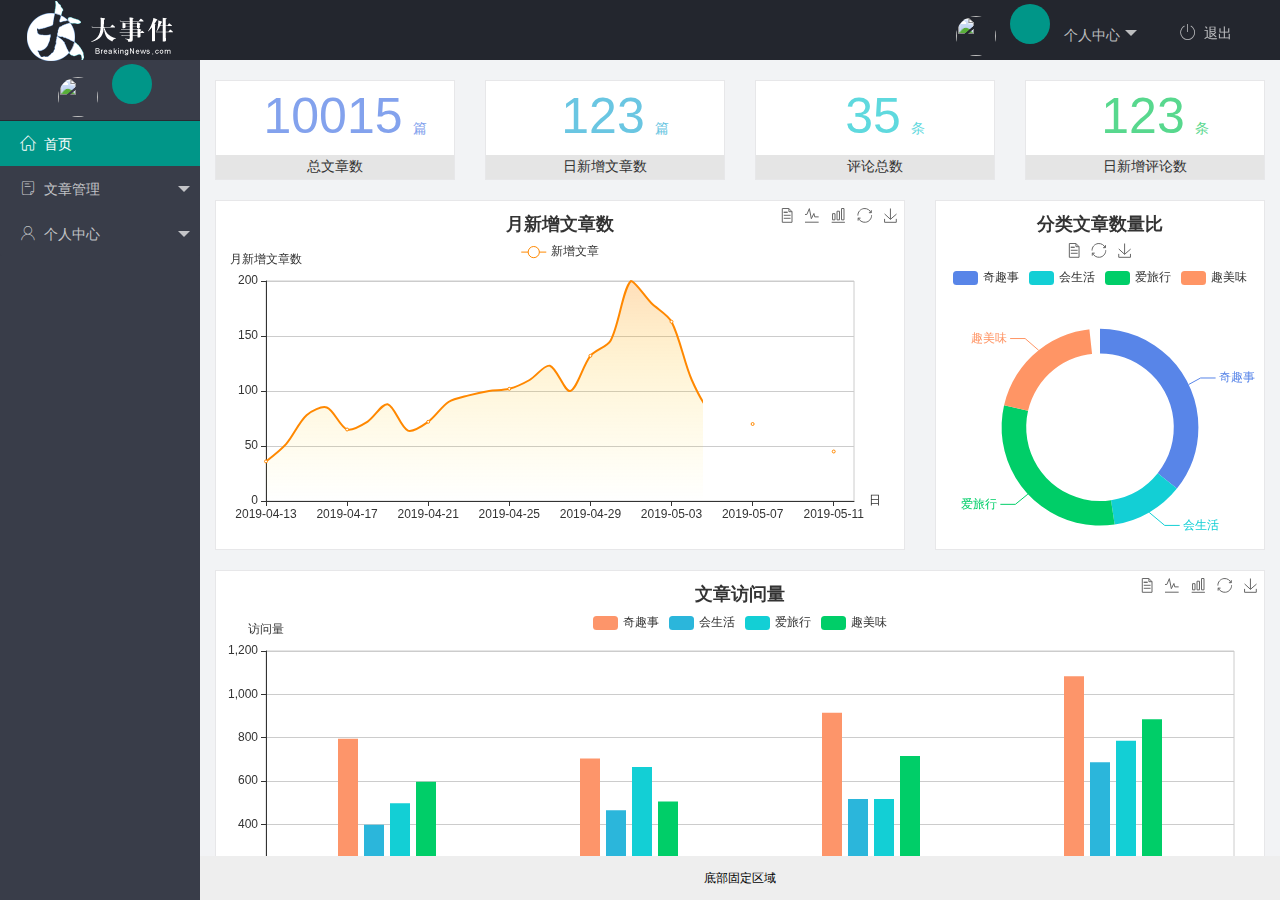
==== commit 64b371f4: "完成了个人中心功能的开发" ====
--- a/index.html
+++ b/index.html
@@ -33,9 +33,9 @@
                         个人中心
                     </a>
                     <dl class="layui-nav-child">
-                        <dd><a href="">基本资料</a></dd>
-                        <dd><a href="">更换头像</a></dd>
-                        <dd><a href="">重置密码</a></dd>
+                        <dd><a href="/user/user_info.html" target="fm">基本资料</a></dd>
+                        <dd><a href="/user/user_avater.html" target="fm">更换头像</a></dd>
+                        <dd><a href="/user/user_pwd.html" target="fm">重置密码</a></dd>
                     </dl>
                 </li>
                 <li class="layui-nav-item" lay-header-event="menuRight" lay-unselect>
@@ -73,9 +73,9 @@
                     <li class="layui-nav-item">
                         <a href="javascript:;"><span class="iconfont icon-user"></span>个人中心</a>
                         <dl class="layui-nav-child">
-                            <dd><a href="javascript:;">基本资料</a></dd>
-                            <dd><a href="javascript:;">更换头像</a></dd>
-                            <dd><a href="javascript:;">重置密码</a></dd>
+                            <dd><a href="/user/user_info.html" target="fm">基本资料</a></dd>
+                            <dd><a href="/user/user_avater.html" target="fm">更换头像</a></dd>
+                            <dd><a href="/user/user_pwd.html" target="fm">重置密码</a></dd>
 
                         </dl>
                     </li>
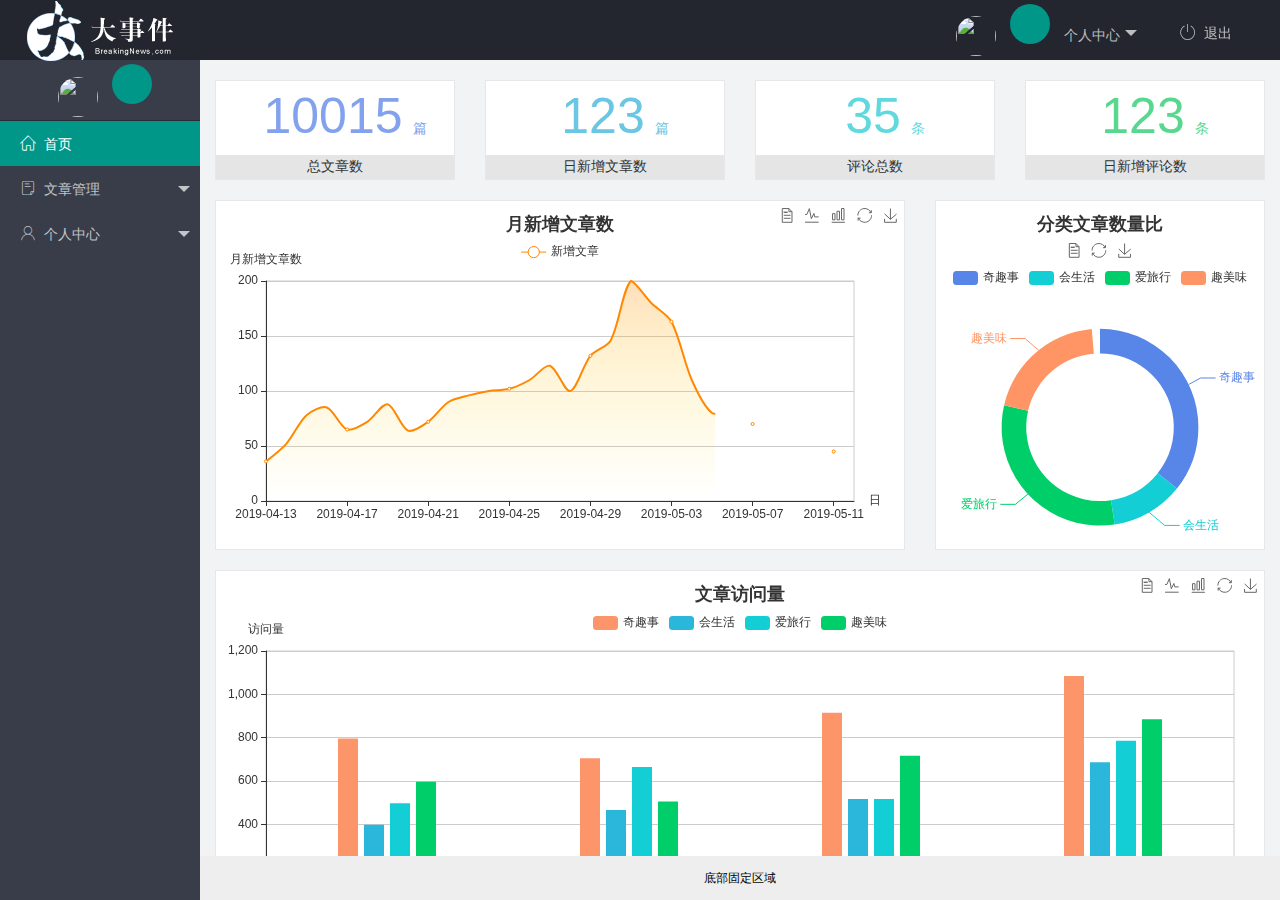
==== commit 6b0471a0: "完成文章管理相关功能的开发" ====
--- a/index.html
+++ b/index.html
@@ -64,9 +64,9 @@
                     <li class="layui-nav-item">
                         <a class="" href="javascript:;"><span class="iconfont icon-16"></span>文章管理</a>
                         <dl class="layui-nav-child">
-                            <dd><a href="javascript:;">文章类别</a></dd>
-                            <dd><a href="javascript:;">文章列表</a></dd>
-                            <dd><a href="javascript:;">发布文章</a></dd>
+                            <dd><a href="/article/art_cate.html" target="fm">文章类别</a></dd>
+                            <dd><a href="/article/art_list.html" target="fm">文章列表</a></dd>
+                            <dd><a href="/article/art_pub.html" target="fm">发布文章</a></dd>
 
                         </dl>
                     </li>
